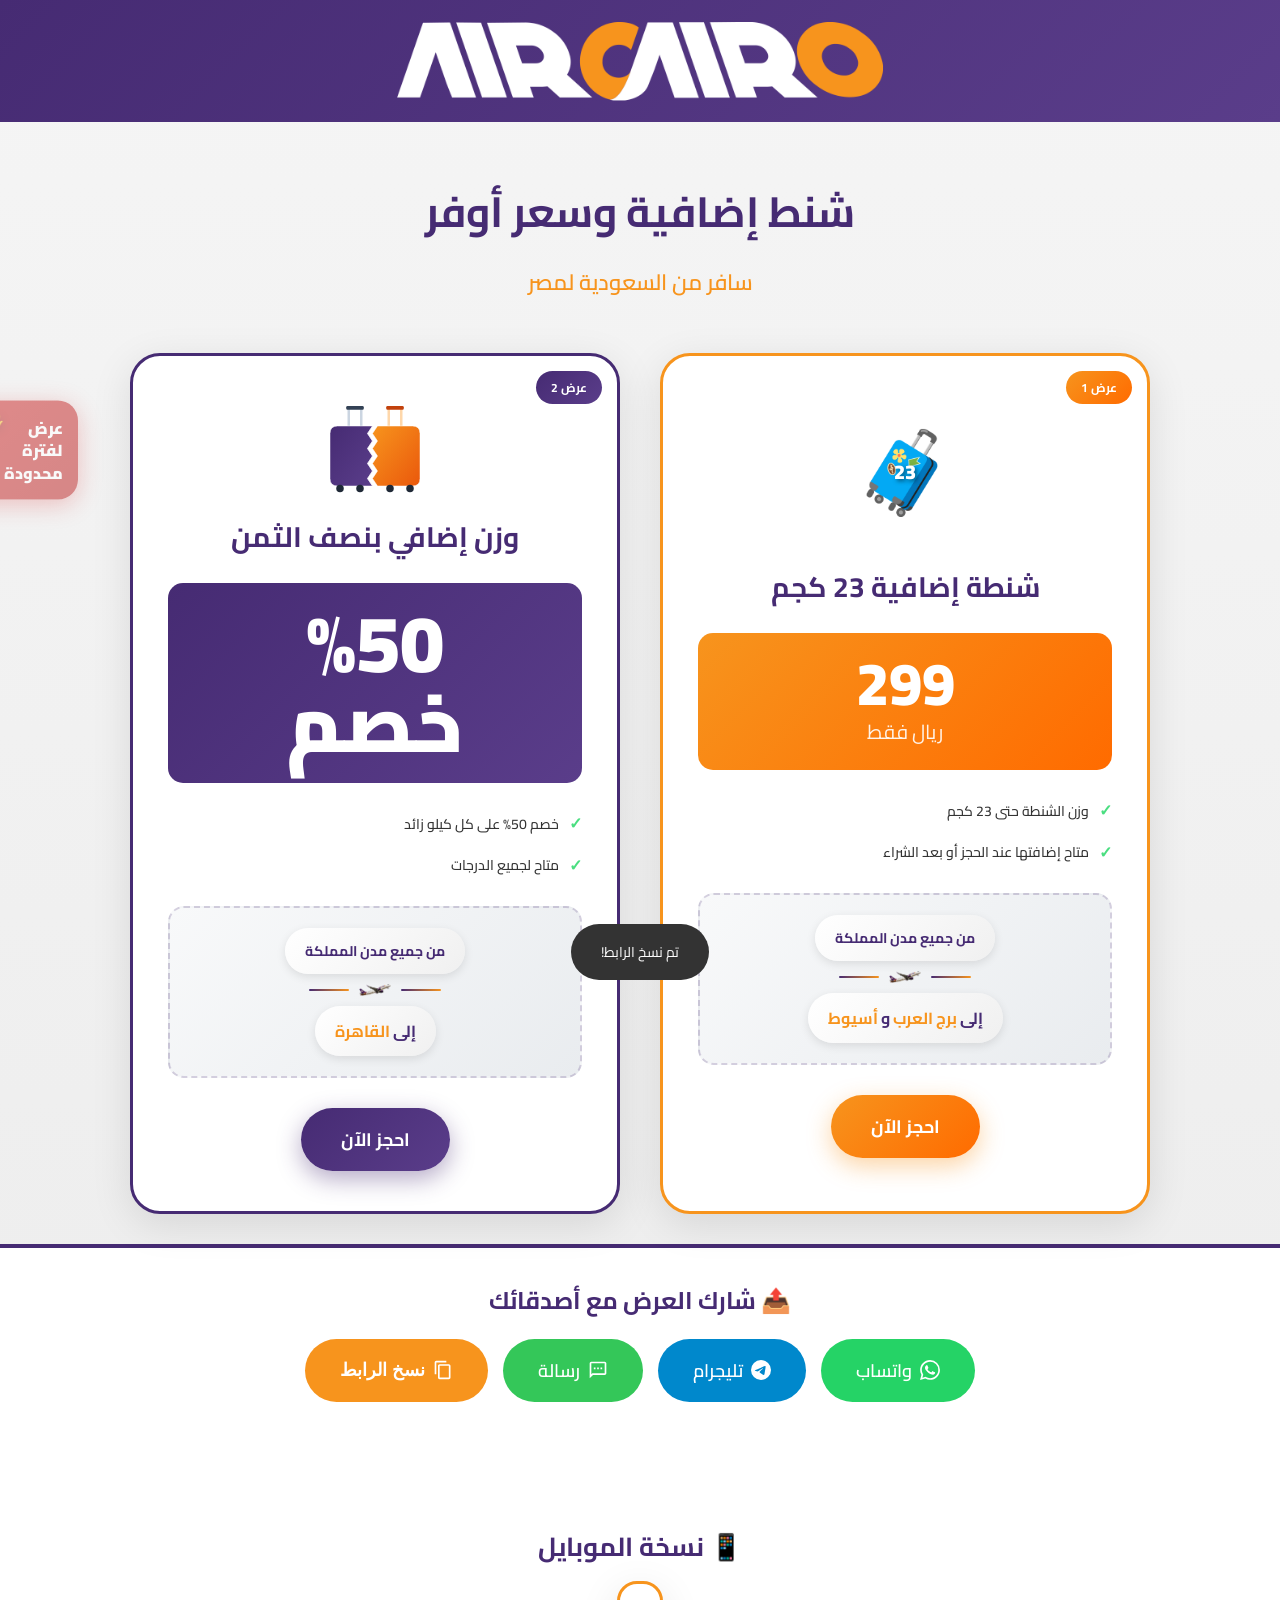
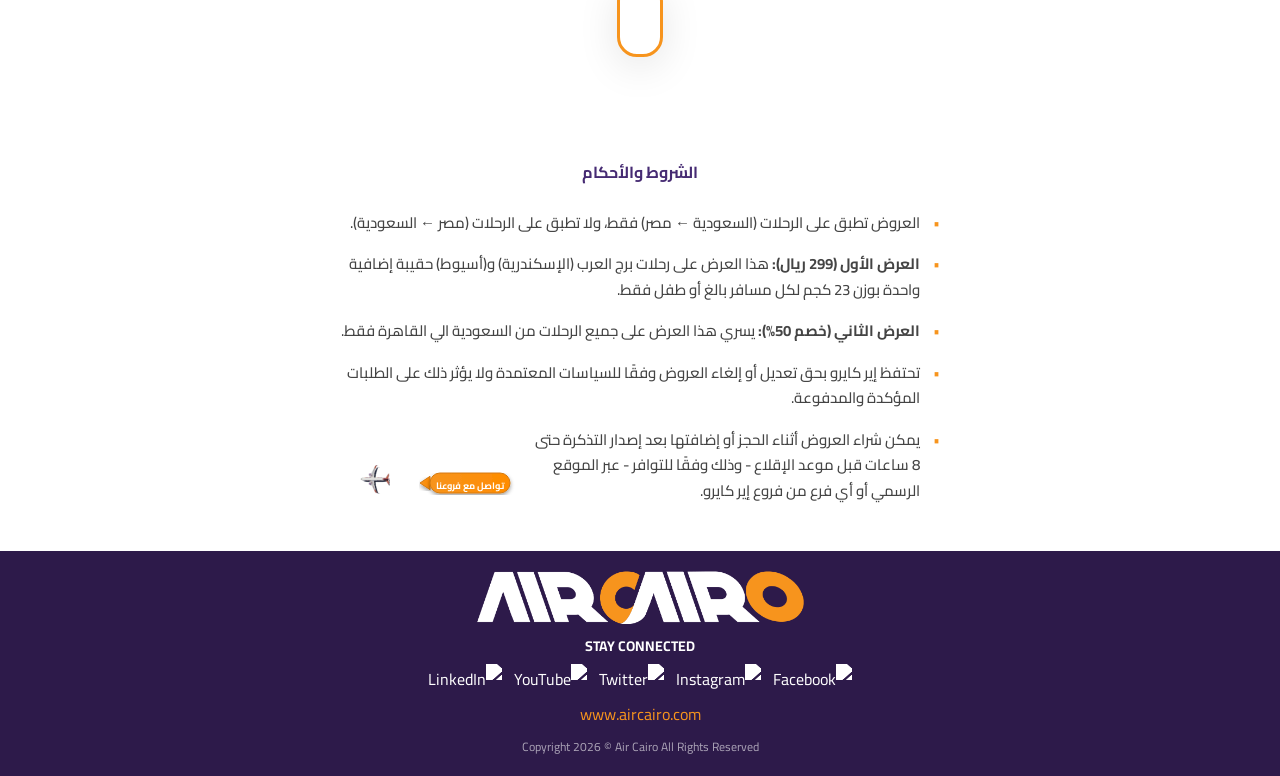
==== extra-bag-offer/index.html @ 56b174b0 "fix: Swap waving hands direction so they face each other - Use flex-direction: row-reverse for prope" ====
<!DOCTYPE html>
<html lang="ar" dir="rtl">
<head>
    <meta charset="UTF-8">
    <meta name="viewport" content="width=device-width, initial-scale=1.0, maximum-scale=1.0, user-scalable=no">
    <meta name="apple-mobile-web-app-capable" content="yes">
    <meta name="apple-mobile-web-app-status-bar-style" content="black-translucent">
    <meta name="theme-color" content="#462B73">

    <title>اير كايرو - عروض الشنط الإضافية</title><!-- v2 -->
    <meta name="description" content="عروض حصرية من Air Cairo - شنطة إضافية 23 كجم بـ 299 ريال فقط + خصم 50% على الوزن الزائد">

    <!-- Open Graph / Facebook -->
    <meta property="og:type" content="website">
    <meta property="og:url" content="https://gharieb-ai.github.io/AirCairo-Offers/extra-bag-offer/">
    <meta property="og:title" content="Air Cairo - شنطة إضافية 299 ريال فقط!">
    <meta property="og:description" content="عروض حصرية: شنطة 23 كجم بـ 299 ريال + خصم 50% على الوزن الزائد. سافر من السعودية لمصر">
    <meta property="og:image" content="https://gharieb-ai.github.io/AirCairo-Offers/extra-bag-offer/offer-banner.jpg">

    <!-- Twitter -->
    <meta name="twitter:card" content="summary_large_image">
    <meta name="twitter:title" content="Air Cairo - شنطة إضافية 299 ريال فقط!">
    <meta name="twitter:description" content="عروض حصرية: شنطة 23 كجم بـ 299 ريال + خصم 50% على الوزن الزائد">
    <meta name="twitter:image" content="https://gharieb-ai.github.io/AirCairo-Offers/extra-bag-offer/offer-banner.jpg">

    <!-- PWA Manifest -->
    <link rel="manifest" href="manifest.json">
    <link rel="apple-touch-icon" href="icon-192.png">

    <link href="https://fonts.googleapis.com/css2?family=Cairo:wght@400;600;700;900&display=swap" rel="stylesheet">

    <!-- QR Code Library -->
    <script src="https://cdn.jsdelivr.net/npm/qrcodejs@1.0.0/qrcode.min.js"></script>

    <style>
        * { margin: 0; padding: 0; box-sizing: border-box; }

        /* Limited Time Badge - Horizontal Layout */
        .limited-badge {
            position: fixed;
            left: -210px;
            top: 50%;
            transform: translateY(-50%);
            z-index: 1000;
            display: flex;
            flex-direction: row;
            align-items: center;
            gap: 10px;
            background: linear-gradient(135deg, #dc2626 0%, #b91c1c 100%);
            padding: 10px 15px;
            border-radius: 0 20px 20px 0;
            box-shadow: 0 5px 25px rgba(220, 38, 38, 0.5);
            cursor: pointer;
            transition: left 0.4s ease, opacity 0.4s ease;
            opacity: 0.5;
        }
        .limited-badge:hover {
            left: 0;
            opacity: 1;
        }

        /* Digital Clock Display */
        .digital-clock {
            display: flex;
            align-items: flex-end;
            direction: ltr;
            background: #1a1a1a;
            padding: 8px 10px;
            padding-bottom: 18px;
            border-radius: 10px;
            border: 2px solid #333;
            box-shadow: inset 0 2px 10px rgba(0,0,0,0.5);
            position: relative;
        }
        .clock-value {
            font-family: 'Courier New', 'Monaco', monospace;
            font-size: 26px;
            font-weight: 900;
            color: #22c55e;
            text-shadow: 0 0 10px #22c55e, 0 0 20px #22c55e;
            letter-spacing: 2px;
        }
        .clock-separator {
            font-family: 'Courier New', monospace;
            font-size: 26px;
            font-weight: 900;
            color: #22c55e;
            text-shadow: 0 0 10px #22c55e;
            margin: 0 3px;
            margin-bottom: 12px;
        }
        @keyframes blink {
            0%, 50% { opacity: 1; }
            51%, 100% { opacity: 0; }
        }
        .clock-label {
            font-size: 8px;
            color: #888;
            margin-top: 2px;
            text-align: center;
        }
        .clock-block {
            display: flex;
            flex-direction: column;
            align-items: center;
        }
        .clock-timezone {
            position: absolute;
            bottom: 3px;
            left: 42%;
            transform: translateX(-50%);
            font-size: 9px;
            color: #22c55e;
            text-shadow: 0 0 5px #22c55e, 0 0 10px #22c55e;
            font-weight: 900;
            letter-spacing: 1px;
        }
        .clock-baggage-btn {
            display: flex;
            align-items: center;
            justify-content: center;
            margin-left: 6px;
            font-size: 26px;
            text-decoration: none;
            animation: suitcaseBounce 2s ease-in-out infinite;
            transition: transform 0.2s ease;
        }
        .clock-baggage-btn:hover {
            transform: scale(1.2);
        }

        /* Badge Text */
        .limited-badge .badge-text {
            color: #fff;
            font-weight: 900;
            font-size: 16px;
            line-height: 1.4;
            text-align: right;
            white-space: nowrap;
        }
        .limited-badge .badge-text span {
            display: block;
        }

        @media (max-width: 767px) {
            .limited-badge {
                left: -155px;
                padding: 8px 12px;
                gap: 8px;
            }
            .limited-badge:hover {
                left: 0;
            }
            .clock-value {
                font-size: 18px;
            }
            .clock-separator {
                font-size: 18px;
                margin-bottom: 8px;
            }
            .digital-clock {
                padding: 6px 8px;
                padding-bottom: 14px;
            }
            .limited-badge .badge-text {
                font-size: 11px;
            }
            .clock-label {
                font-size: 6px;
            }
            .clock-timezone {
                font-size: 6px;
                bottom: 2px;
            }
            .clock-baggage-btn {
                font-size: 22px;
                margin-left: 4px;
            }
        }
        @media (max-width: 380px) {
            .limited-badge {
                left: -100px;
                padding: 6px 10px;
                gap: 6px;
            }
            .clock-value {
                font-size: 14px;
            }
            .clock-separator {
                font-size: 14px;
                margin-bottom: 6px;
            }
            .digital-clock {
                padding: 5px 6px;
                padding-bottom: 12px;
            }
            .limited-badge .badge-text {
                font-size: 10px;
            }
            .clock-timezone {
                font-size: 5px;
                bottom: 2px;
            }
            .clock-baggage-btn {
                font-size: 18px;
            }
        }

        body {
            font-family: 'Cairo', 'Segoe UI', sans-serif;
            background: linear-gradient(180deg, #f5f5f5 0%, #e8e8e8 100%);
            color: #333;
            min-height: 100vh;
        }

        /* Header */
        .header {
            background: linear-gradient(135deg, #462B73 0%, #5a3d8a 100%);
            height: auto;
            padding: 14px 20px;
            display: flex;
            align-items: center;
            justify-content: center;
        }
        .logo {
            display: flex;
            align-items: center;
            justify-content: center;
        }
        .logo img {
            height: clamp(46px, 7.7vw, 86px);
            width: auto;
            display: block;
            object-fit: contain;
        }

        /* Main Title */
        .main-title {
            text-align: center;
            padding: 30px 20px 10px;
        }
        .main-title h1 {
            font-size: 32px;
            color: #462B73;
            margin-bottom: 10px;
        }
        .main-title p {
            font-size: 18px;
            color: #F7941D;
            font-weight: 600;
        }

        /* Offers Container */
        .offers-container {
            max-width: 900px;
            margin: 0 auto;
            padding: 20px;
            display: grid;
            grid-template-columns: repeat(auto-fit, minmax(300px, 1fr));
            gap: 25px;
        }

        /* Offer Card */
        .offer-card {
            background: #fff;
            border-radius: 25px;
            padding: 30px 25px;
            text-align: center;
            box-shadow: 0 10px 40px rgba(0,0,0,0.1);
            border: 3px solid transparent;
            transition: all 0.3s ease;
            position: relative;
            overflow: hidden;
        }
        .offer-card:hover {
            transform: translateY(-5px);
            box-shadow: 0 20px 50px rgba(0,0,0,0.15);
        }
        .offer-card.primary { border-color: #F7941D; }
        .offer-card.secondary { border-color: #462B73; }

        /* Offer Badge */
        .offer-badge {
            position: absolute;
            top: 15px;
            right: 15px;
            background: linear-gradient(135deg, #F7941D, #ff6b00);
            color: #fff;
            padding: 5px 15px;
            border-radius: 20px;
            font-size: 12px;
            font-weight: 700;
        }
        .offer-badge.purple {
            background: linear-gradient(135deg, #462B73, #5a3d8a);
        }

        /* Offer Icon */
        .offer-icon {
            font-size: 60px;
            margin-bottom: 15px;
            display: inline-block;
            animation: suitcaseBounce 2s ease-in-out infinite;
            will-change: transform;
            -webkit-transform: translateZ(0);
            transform: translateZ(0);
        }

        /* Animated Broken Suitcase */
        .broken-suitcase {
            width: 80px;
            height: 80px;
            margin: 0 auto 15px;
            animation: suitcaseBounce 2s ease-in-out infinite;
            will-change: transform;
            -webkit-transform: translateZ(0);
            transform: translateZ(0);
        }
        @keyframes suitcaseBounce {
            0%, 100% { transform: translateY(0) rotate(0deg) scale(1) translateZ(0); }
            15% { transform: translateY(-12px) rotate(-8deg) scale(1.05) translateZ(0); }
            30% { transform: translateY(0) rotate(0deg) scale(1) translateZ(0); }
            45% { transform: translateY(-8px) rotate(8deg) scale(1.03) translateZ(0); }
            60% { transform: translateY(0) rotate(0deg) scale(1) translateZ(0); }
            75% { transform: translateY(-5px) rotate(-3deg) scale(1.02) translateZ(0); }
            90% { transform: translateY(0) rotate(3deg) scale(1) translateZ(0); }
        }

        /* Clickable Price Box */
        .clickable-suitcase {
            position: relative;
            display: block;
            cursor: pointer;
        }
        .tap-hand {
            position: absolute;
            top: 10px;
            right: 10px;
            font-size: 20px;
            animation: tapAnimation 1.5s ease-in-out infinite;
            filter: drop-shadow(0 2px 4px rgba(0,0,0,0.3));
            z-index: 10;
        }
        @keyframes tapAnimation {
            0%, 100% { transform: translateY(0) scale(1); opacity: 1; }
            50% { transform: translateY(5px) scale(0.9); opacity: 0.7; }
        }
        /* Hand for clock suitcase */
        .clock-baggage-btn {
            position: relative;
        }
        .clock-tap-hand {
            position: absolute;
            top: -8px;
            right: -8px;
            font-size: 14px;
            animation: tapAnimation 1.5s ease-in-out infinite;
        }
        /* Waving hands for clock suitcase */
        .clock-waving-hands {
            position: absolute;
            top: -12px;
            right: -22px;
            font-size: 12px;
            filter: drop-shadow(0 2px 4px rgba(0,0,0,0.3));
            display: flex;
            flex-direction: row-reverse;
            gap: 2px;
        }
        .hand-left {
            display: inline-block;
            animation: waveLeft 1s ease-in-out infinite;
        }
        .hand-right {
            display: inline-block;
            transform: scaleX(-1);
            animation: waveRight 1s ease-in-out infinite;
        }
        @keyframes waveLeft {
            0%, 100% { transform: rotate(0deg); }
            50% { transform: rotate(-20deg); }
        }
        @keyframes waveRight {
            0%, 100% { transform: scaleX(-1) rotate(0deg); }
            50% { transform: scaleX(-1) rotate(20deg); }
        }

        /* Contact Airplane Animation */
        .contact-plane {
            animation: planePulse 1.5s ease-in-out infinite;
            cursor: pointer;
        }
        .contact-plane.takeoff {
            animation: planeFly 1.5s ease-in-out forwards !important;
        }
        @keyframes planePulse {
            0%, 100% { transform: scale(1); }
            50% { transform: scale(1.15); }
        }
        @keyframes planeFly {
            0% { transform: translate(0, 0) scale(1); opacity: 1; }
            30% { transform: translate(-50px, 0) scale(1.2); opacity: 1; }
            100% { transform: translate(-150px, -100px) scale(2.5); opacity: 0; }
        }

        /* Contact Arrow (SVG) */
        .contact-arrow {
            display: inline-block;
            vertical-align: middle;
            height: 40px;
            width: 120px;
            margin-left: 5px;
            margin-right: 5px;
            animation: arrowFloat 2.5s ease-in-out infinite, arrowPulse 2s ease-in-out infinite;
            cursor: default;
            transition: transform 0.3s ease;
        }
        .contact-arrow:hover {
            transform: translateX(5px) scale(1.05);
        }
        @keyframes arrowFloat {
            0%, 100% { transform: translateY(0) translateX(0); }
            50% { transform: translateY(-5px) translateX(3px); }
        }
        @keyframes arrowPulse {
            0%, 100% { opacity: 1; }
            50% { opacity: 0.85; }
        }

        /* Responsive adjustments for contact arrow */
        @media (max-width: 767px) {
            .contact-arrow {
                height: 35px;
                width: 100px;
                margin-left: 4px;
                margin-right: 4px;
            }
        }
        @media (max-width: 380px) {
            .contact-arrow {
                height: 30px;
                width: 85px;
                margin-left: 3px;
                margin-right: 3px;
            }
        }

        /* Offer Title */
        .offer-title {
            font-size: 22px;
            font-weight: 700;
            color: #462B73;
            margin-bottom: 10px;
        }
        .offer-subtitle {
            font-size: 14px;
            color: #888;
            margin-bottom: 20px;
        }

        /* Price Box */
        .price-box {
            background: linear-gradient(135deg, #462B73, #5a3d8a);
            border-radius: 15px;
            padding: 20px;
            margin: 20px 0;
        }
        .price-box.orange {
            background: linear-gradient(135deg, #F7941D, #ff6b00);
        }
        .price-value {
            font-size: 48px;
            font-weight: 900;
            color: #fff;
            line-height: 1;
        }
        .price-currency {
            font-size: 20px;
            color: rgba(255,255,255,0.9);
        }
        .price-note {
            color: rgba(255,255,255,0.8);
            font-size: 13px;
            margin-top: 5px;
        }

        /* Discount Badge */
        .discount-value {
            font-size: 64px;
            font-weight: 900;
            color: #fff;
            line-height: 1;
        }
        .discount-percent {
            font-size: 28px;
            color: #fff;
        }

        /* Features List */
        .features-list {
            list-style: none;
            text-align: right;
            margin: 20px 0;
        }
        .features-list li {
            padding: 8px 0;
            color: #333;
            font-size: 14px;
            font-weight: 500;
            line-height: 1.6;
            display: flex;
            align-items: center;
            gap: 10px;
        }
        .features-list li::before {
            content: '\2713';
            color: #4ade80;
            font-weight: bold;
            font-size: 16px;
        }

        /* CTA Button */
        .cta-btn {
            display: inline-block;
            background: linear-gradient(135deg, #F7941D 0%, #ff6b00 100%);
            color: #fff;
            padding: 15px 40px;
            border-radius: 50px;
            font-size: 18px;
            font-weight: 700;
            text-decoration: none;
            margin-top: 15px;
            box-shadow: 0 8px 25px rgba(247, 148, 29, 0.4);
            transition: all 0.3s ease;
            border: none;
            cursor: pointer;
        }
        .cta-btn:hover {
            transform: translateY(-2px);
            box-shadow: 0 12px 35px rgba(247, 148, 29, 0.5);
        }
        .cta-btn.purple {
            background: linear-gradient(135deg, #462B73 0%, #5a3d8a 100%);
            box-shadow: 0 8px 25px rgba(70, 43, 115, 0.4);
        }
        .cta-btn.purple:hover {
            box-shadow: 0 12px 35px rgba(70, 43, 115, 0.5);
        }

        /* Offer Routes inside card */
        .offer-routes {
            background: linear-gradient(135deg, #f8f9fa 0%, #e9ecef 100%);
            border-radius: 16px;
            padding: 20px;
            margin: 15px 0;
            text-align: center;
            border: 2px dashed rgba(70, 43, 115, 0.2);
        }
        .route-from {
            font-size: 14px;
            font-weight: 700;
            color: #462B73;
            background: linear-gradient(135deg, #fff 0%, #f0f0f0 100%);
            padding: 10px 20px;
            border-radius: 25px;
            display: inline-block;
            box-shadow: 0 3px 10px rgba(0,0,0,0.1);
        }
        .route-arrow {
            display: flex;
            align-items: center;
            justify-content: center;
            gap: 10px;
            margin: 10px 0;
        }
        .route-arrow .line {
            height: 2px;
            width: 40px;
            background: linear-gradient(90deg, #462B73, #F7941D);
            border-radius: 2px;
        }
        .route-arrow .plane {
            width: 32px;
            height: auto;
            animation: flyPlane 2s ease-in-out infinite;
            will-change: transform;
            -webkit-transform: translateZ(0);
            transform: translateZ(0);
        }
        @keyframes flyPlane {
            0%, 100% { transform: translateX(0) translateZ(0); }
            50% { transform: translateX(-8px) translateZ(0); }
        }
        .route-to {
            font-size: 16px;
            font-weight: 700;
            color: #462B73;
            background: linear-gradient(135deg, #fff 0%, #f0f0f0 100%);
            padding: 10px 20px;
            border-radius: 25px;
            display: inline-block;
            box-shadow: 0 3px 10px rgba(0,0,0,0.1);
        }
        .route-to .destination {
            color: #F7941D;
        }

        /* Share Section */
        .share-section {
            background: #ffffff;
            padding: 22px 16px;
            text-align: center;
            border-top: 4px solid #462B73;
        }
        .share-title {
            color: #462B73;
            font-size: 20px;
            margin-bottom: 16px;
        }
        .share-buttons {
            display: flex;
            justify-content: center;
            gap: 15px;
            flex-wrap: wrap;
            margin-bottom: 30px;
        }
        .share-btn {
            display: inline-flex;
            align-items: center;
            gap: 8px;
            padding: 12px 25px;
            border-radius: 50px;
            font-size: 16px;
            font-weight: 600;
            text-decoration: none;
            color: #fff;
            transition: all 0.3s ease;
            border: none;
            cursor: pointer;
        }
        .share-btn:hover {
            transform: translateY(-2px);
        }
        .share-btn.whatsapp {
            background: #25D366;
        }
        .share-btn.sms {
            background: #34C759;
        }
        .share-btn.facebook {
            background: #1877F2;
        }
        .share-btn.copy {
            background: #F7941D;
        }
        .share-btn.telegram {
            background: #0088cc;
        }

        /* QR Code Section */
        .qr-section {
            background: #fff;
            padding: 40px 20px;
            text-align: center;
        }
        .qr-title {
            color: #462B73;
            font-size: 20px;
            margin-bottom: 10px;
        }
        .qr-subtitle {
            color: #888;
            font-size: 14px;
            margin-bottom: 20px;
        }
        .qr-container {
            display: inline-block;
            background: #fff;
            padding: 20px;
            border-radius: 20px;
            box-shadow: 0 10px 40px rgba(0,0,0,0.1);
            border: 3px solid #F7941D;
        }
        #qrcode {
            display: inline-block;
        }
        #qrcode img {
            border-radius: 10px;
        }

        /* Install PWA Button */
        .install-section {
            background: #f8f8f8;
            padding: 25px 20px;
            text-align: center;
            display: none;
        }
        .install-section.show {
            display: block;
        }
        .install-btn {
            display: inline-flex;
            align-items: center;
            gap: 10px;
            background: linear-gradient(135deg, #462B73, #5a3d8a);
            color: #fff;
            padding: 15px 30px;
            border-radius: 50px;
            font-size: 16px;
            font-weight: 600;
            border: none;
            cursor: pointer;
            box-shadow: 0 8px 25px rgba(70, 43, 115, 0.3);
        }

        /* Terms */
        .terms-section {
            background: #fff;
            padding: 25px 20px;
            text-align: center;
        }
        .terms-title {
            color: #462B73;
            font-size: 16px;
            font-weight: 700;
            margin-bottom: 15px;
        }
        .terms-list {
            max-width: 600px;
            margin: 0 auto;
            text-align: right;
            color: #444;
            font-size: 13px;
            font-weight: 500;
            line-height: 1.7;
        }
        .terms-list li {
            padding: 8px 0;
            list-style: none;
            padding-right: 20px;
            position: relative;
        }
        .terms-list li::before {
            content: '\2022';
            position: absolute;
            right: 0;
            color: #F7941D;
        }

        /* Footer */
        .footer {
            background: #2d1a4a;
            color: #fff;
            padding: 10px 15px 8px;
            text-align: center;
        }
        .footer-logo {
            display: flex;
            justify-content: center;
            align-items: center;
            margin-bottom: 8px;
        }
        .footer-logo img {
            height: 40px;
            width: auto;
            display: block;
        }
        .footer a {
            color: #F7941D;
            text-decoration: none;
        }
        .footer p {
            font-size: 12px;
            color: rgba(255,255,255,0.6);
            margin-top: 6px;
        }

        /* Toast Notification */
        .toast {
            position: fixed;
            bottom: 20px;
            left: 50%;
            transform: translateX(-50%) translateY(100px);
            background: #333;
            color: #fff;
            padding: 15px 30px;
            border-radius: 50px;
            font-size: 14px;
            z-index: 1000;
            transition: transform 0.3s ease;
        }
        .toast.show {
            transform: translateX(-50%) translateY(0);
        }

        /* Desktop - Large screens */
        @media (min-width: 1200px) {
            .header { padding: 18px 30px; }
            .main-title { padding: 50px 40px 20px; }
            .main-title h1 { font-size: 42px; }
            .main-title p { font-size: 22px; }
            .offers-container {
                max-width: 1100px;
                padding: 30px 40px;
                gap: 40px;
            }
            .offer-card { padding: 40px 35px; border-radius: 30px; }
            .offer-icon { font-size: 80px; }
            .broken-suitcase { width: 100px; height: 100px; }
            .offer-title { font-size: 28px; }
            .price-value { font-size: 60px; }
            .discount-value { font-size: 80px; }
            .share-section { padding: 30px 40px; }
            .share-title { font-size: 24px; }
            .share-btn { padding: 15px 35px; font-size: 18px; }
            .qr-section { padding: 60px 40px; }
            .qr-title { font-size: 26px; }
            #qrcode { transform: scale(1.2); }
            .terms-section { padding: 40px; }
            .terms-list { font-size: 15px; }
            .footer { padding: 18px 20px; }
            .footer-logo img { height: 56px; }
        }

        /* Tablet - Medium screens */
        @media (min-width: 768px) and (max-width: 1199px) {
            .offers-container {
                max-width: 900px;
                grid-template-columns: repeat(2, 1fr);
            }
            .main-title h1 { font-size: 36px; }
            .offer-card { padding: 30px; }
        }

        /* Mobile - Small screens */
        @media (max-width: 767px) {
            .header { padding: 12px 15px; }
            .main-title { padding: 25px 15px 10px; }
            .main-title h1 { font-size: 24px; }
            .main-title p { font-size: 16px; }
            .offers-container {
                padding: 15px;
                grid-template-columns: 1fr;
                gap: 20px;
            }
            .offer-card { padding: 25px 20px; border-radius: 20px; }
            .offer-badge { top: 10px; right: 10px; padding: 4px 12px; font-size: 11px; }
            .offer-icon { font-size: 50px; }
            .broken-suitcase { width: 70px; height: 70px; }
            .offer-title { font-size: 20px; }
            .offer-subtitle { font-size: 13px; }
            .price-box { padding: 15px; margin: 15px 0; }
            .price-value { font-size: 38px; }
            .price-currency { font-size: 18px; }
            .discount-value { font-size: 50px; }
            .discount-percent { font-size: 24px; }
            .features-list li { font-size: 13px; padding: 6px 0; }
            .offer-routes { padding: 12px; }
            .offer-routes-title { font-size: 13px; }
            .offer-routes-grid span { padding: 4px 10px; font-size: 10px; }
            .cta-btn { padding: 12px 30px; font-size: 16px; }
            .share-section { padding: 18px 15px; }
            .share-title { font-size: 18px; margin-bottom: 12px; }
            .share-buttons { gap: 8px; }
            .share-btn { padding: 10px 18px; font-size: 14px; gap: 6px; }
            .share-btn svg { width: 18px; height: 18px; }
            .qr-section { padding: 30px 15px; }
            .qr-title { font-size: 18px; }
            .qr-subtitle { font-size: 13px; }
            .qr-container { padding: 15px; }
            #qrcode { transform: scale(0.9); }
            .install-section { padding: 20px 15px; }
            .install-btn { padding: 12px 25px; font-size: 14px; }
            .terms-section { padding: 20px 15px; }
            .terms-title { font-size: 15px; }
            .terms-list { font-size: 12px; }
            .footer { padding: 20px 15px; }
            .footer-logo { font-size: 22px; }
            .toast { font-size: 13px; padding: 12px 25px; }
            .qr-section { display: none; }
        }

        /* Extra small screens */
        @media (max-width: 380px) {
            .header { padding: 10px 12px; }
            .main-title h1 { font-size: 20px; }
            .price-value { font-size: 32px; }
            .discount-value { font-size: 42px; }
            .share-btn { padding: 8px 14px; font-size: 12px; }
            .offer-routes-grid span { font-size: 9px; padding: 3px 8px; }
            .broken-suitcase { width: 60px; height: 60px; }
        }
    </style>
</head>
<body>

    <!-- Limited Time Badge - Horizontal -->
    <div class="limited-badge">
        <!-- Badge Text (RIGHT - visible) -->
        <div class="badge-text">
            <span>عرض</span>
            <span>لفترة</span>
            <span>محدودة</span>
        </div>
        <!-- Digital Clock Countdown (LEFT - hidden) -->
        <div class="digital-clock">
            <div class="clock-block">
                <div class="clock-value" id="countdownHours">1184</div>
                <div class="clock-label">ساعة</div>
            </div>
            <div class="clock-separator">:</div>
            <div class="clock-block">
                <div class="clock-value" id="countdownMinutes">09</div>
                <div class="clock-label">دقيقة</div>
            </div>
            <div class="clock-timezone">REMAINING</div>
            <div class="clock-baggage-btn">🧳<span class="clock-waving-hands"><span class="hand-left">🖐️</span><span class="hand-right">🖐️</span></span></div>
        </div>
    </div>

    <!-- Header -->
    <div class="header">
        <div class="logo">
            <img src="logo.png" alt="Air Cairo">
        </div>
    </div>


    <!-- Main Title -->
    <div class="main-title">
        <h1>شنط إضافية وسعر أوفر</h1>
        <p>سافر من السعودية لمصر</p>
    </div>

    <!-- Offers -->
    <div class="offers-container">

        <!-- Offer 1: Extra Bag 299 SAR - Cairo Routes -->
        <div class="offer-card primary">
            <div class="offer-badge">عرض 1</div>
            <div class="offer-icon" style="position: relative; display: inline-block; cursor: pointer;" onclick="openApp()">
                🧳
                <span style="position: absolute; top: 50%; left: 50%; transform: translate(-50%, -50%); font-size: 20px; font-weight: 900; color: #fff; text-shadow: 2px 2px 4px rgba(0,0,0,0.5);">23</span>
            </div>
            <h2 class="offer-title">شنطة إضافية 23 كجم</h2>

            <div class="price-box orange">
                <div class="price-value">299</div>
                <div class="price-currency">ريال فقط</div>
            </div>

            <ul class="features-list">
                <li>وزن الشنطة حتى 23 كجم</li>
                <li>متاح إضافتها عند الحجز أو بعد الشراء</li>
            </ul>

            <div class="offer-routes">
                <div class="route-from">من جميع مدن المملكة</div>
                <div class="route-arrow">
                    <div class="line"></div>
                    <img src="aircairo_aircraft.png" alt="aircraft" class="plane">
                    <div class="line"></div>
                </div>
                <div class="route-to">إلى <span class="destination">برج العرب</span> و <span class="destination">أسيوط</span></div>
            </div>

            <a href="https://aircairo.com/ar-sa/homepage" target="_blank" class="cta-btn">احجز الآن</a>
        </div>

        <!-- Offer 2: 50% Discount - Borg El Arab & Assiut Routes -->
        <div class="offer-card secondary">
            <div class="offer-badge purple">عرض 2</div>
            <div class="broken-suitcase" style="cursor: pointer;" onclick="openApp()">
                <svg viewBox="0 0 400 400" class="w-full h-full drop-shadow-lg">
                    <defs>
                        <linearGradient id="blueGrad" x1="0%" y1="0%" x2="100%" y2="100%">
                            <stop offset="0%" style="stop-color:#462B73;stop-opacity:1" />
                            <stop offset="100%" style="stop-color:#5a3d8a;stop-opacity:1" />
                        </linearGradient>
                        <linearGradient id="orangeGrad" x1="0%" y1="0%" x2="100%" y2="100%">
                            <stop offset="0%" style="stop-color:#F7941D;stop-opacity:1" />
                            <stop offset="100%" style="stop-color:#ea580c;stop-opacity:1" />
                        </linearGradient>
                    </defs>
                    <!-- Left Handle -->
                    <g transform="translate(0, 10)">
                        <rect x="90" y="40" width="10" height="80" fill="#cbd5e1" />
                        <rect x="140" y="40" width="10" height="80" fill="#cbd5e1" />
                        <rect x="85" y="30" width="70" height="15" rx="5" fill="#334155" />
                    </g>
                    <!-- Right Handle -->
                    <g transform="translate(0, 10)">
                        <rect x="250" y="40" width="10" height="80" fill="#fed7aa" />
                        <rect x="300" y="40" width="10" height="80" fill="#fed7aa" />
                        <rect x="245" y="30" width="70" height="15" rx="5" fill="#c2410c" />
                    </g>
                    <!-- Left Suitcase Half (Purple) -->
                    <path d="M 50 120 H 190 L 170 150 L 190 180 L 170 210 L 190 240 L 170 270 L 190 300 L 170 330 L 190 360 H 50 Q 20 360 20 330 V 150 Q 20 120 50 120 Z" fill="url(#blueGrad)" stroke="white" stroke-width="2" />
                    <!-- Right Suitcase Half (Orange) -->
                    <path d="M 350 120 H 210 L 190 150 L 210 180 L 190 210 L 210 240 L 190 270 L 210 300 L 190 330 L 210 360 H 350 Q 380 360 380 330 V 150 Q 380 120 350 120 Z" fill="url(#orangeGrad)" stroke="white" stroke-width="2" />
                    <!-- Crack Highlight -->
                    <path d="M 190 120 L 170 150 L 190 180 L 170 210 L 190 240 L 170 270 L 190 300 L 170 330 L 190 360" fill="none" stroke="rgba(255,255,255,0.4)" stroke-width="4" stroke-linecap="round" />
                    <!-- Wheels -->
                    <circle cx="60" cy="370" r="15" fill="#1f2937" />
                    <circle cx="140" cy="370" r="15" fill="#1f2937" />
                    <circle cx="260" cy="370" r="15" fill="#1f2937" />
                    <circle cx="340" cy="370" r="15" fill="#1f2937" />
                </svg>
            </div>
            <h2 class="offer-title">وزن إضافي بنصف الثمن</h2>

            <div class="price-box">
                <div class="discount-value">%50</div>
                <div class="discount-value">خصم</div>
            </div>

            <ul class="features-list">
                <li>خصم 50% على كل كيلو زائد</li>
                <li>متاح لجميع الدرجات</li>
            </ul>

            <div class="offer-routes">
                <div class="route-from">من جميع مدن المملكة</div>
                <div class="route-arrow">
                    <div class="line"></div>
                    <img src="aircairo_aircraft.png" alt="aircraft" class="plane">
                    <div class="line"></div>
                </div>
                <div class="route-to">إلى <span class="destination">القاهرة</span></div>
            </div>

            <a href="https://aircairo.com/en-sa/homepage" target="_blank" class="cta-btn purple">احجز الآن</a>
        </div>

    </div>

    <!-- Share Section -->
    <div class="share-section">
        <h3 class="share-title">📤 شارك العرض مع أصدقائك</h3>
        <div class="share-buttons">
            <a href="#" class="share-btn whatsapp" onclick="shareWhatsApp()">
                <svg width="20" height="20" fill="currentColor" viewBox="0 0 24 24"><path d="M17.472 14.382c-.297-.149-1.758-.867-2.03-.967-.273-.099-.471-.148-.67.15-.197.297-.767.966-.94 1.164-.173.199-.347.223-.644.075-.297-.15-1.255-.463-2.39-1.475-.883-.788-1.48-1.761-1.653-2.059-.173-.297-.018-.458.13-.606.134-.133.298-.347.446-.52.149-.174.198-.298.298-.497.099-.198.05-.371-.025-.52-.075-.149-.669-1.612-.916-2.207-.242-.579-.487-.5-.669-.51-.173-.008-.371-.01-.57-.01-.198 0-.52.074-.792.372-.272.297-1.04 1.016-1.04 2.479 0 1.462 1.065 2.875 1.213 3.074.149.198 2.096 3.2 5.077 4.487.709.306 1.262.489 1.694.625.712.227 1.36.195 1.871.118.571-.085 1.758-.719 2.006-1.413.248-.694.248-1.289.173-1.413-.074-.124-.272-.198-.57-.347m-5.421 7.403h-.004a9.87 9.87 0 01-5.031-1.378l-.361-.214-3.741.982.998-3.648-.235-.374a9.86 9.86 0 01-1.51-5.26c.001-5.45 4.436-9.884 9.888-9.884 2.64 0 5.122 1.03 6.988 2.898a9.825 9.825 0 012.893 6.994c-.003 5.45-4.437 9.884-9.885 9.884m8.413-18.297A11.815 11.815 0 0012.05 0C5.495 0 .16 5.335.157 11.892c0 2.096.547 4.142 1.588 5.945L.057 24l6.305-1.654a11.882 11.882 0 005.683 1.448h.005c6.554 0 11.89-5.335 11.893-11.893a11.821 11.821 0 00-3.48-8.413z"/></svg>
                واتساب
            </a>
            <a href="#" class="share-btn telegram" onclick="shareTelegram()">
                <svg width="20" height="20" fill="currentColor" viewBox="0 0 24 24"><path d="M11.944 0A12 12 0 0 0 0 12a12 12 0 0 0 12 12 12 12 0 0 0 12-12A12 12 0 0 0 12 0a12 12 0 0 0-.056 0zm4.962 7.224c.1-.002.321.023.465.14a.506.506 0 0 1 .171.325c.016.093.036.306.02.472-.18 1.898-.962 6.502-1.36 8.627-.168.9-.499 1.201-.82 1.23-.696.065-1.225-.46-1.9-.902-1.056-.693-1.653-1.124-2.678-1.8-1.185-.78-.417-1.21.258-1.91.177-.184 3.247-2.977 3.307-3.23.007-.032.014-.15-.056-.212s-.174-.041-.249-.024c-.106.024-1.793 1.14-5.061 3.345-.48.33-.913.49-1.302.48-.428-.008-1.252-.241-1.865-.44-.752-.245-1.349-.374-1.297-.789.027-.216.325-.437.893-.663 3.498-1.524 5.83-2.529 6.998-3.014 3.332-1.386 4.025-1.627 4.476-1.635z"/></svg>
                تليجرام
            </a>
            <a href="#" class="share-btn sms" onclick="shareSMS()">
                <svg width="20" height="20" fill="currentColor" viewBox="0 0 24 24"><path d="M20 2H4c-1.1 0-2 .9-2 2v18l4-4h14c1.1 0 2-.9 2-2V4c0-1.1-.9-2-2-2zm0 14H5.17L4 17.17V4h16v12zM7 9h2v2H7zm4 0h2v2h-2zm4 0h2v2h-2z"/></svg>
                رسالة
            </a>
            <button class="share-btn copy" onclick="copyLink()">
                <svg width="20" height="20" fill="currentColor" viewBox="0 0 24 24"><path d="M16 1H4c-1.1 0-2 .9-2 2v14h2V3h12V1zm3 4H8c-1.1 0-2 .9-2 2v14c0 1.1.9 2 2 2h11c1.1 0 2-.9 2-2V7c0-1.1-.9-2-2-2zm0 16H8V7h11v14z"/></svg>
                نسخ الرابط
            </button>
        </div>
    </div>

    <!-- QR Code Section -->
    <div class="qr-section">
        <h3 class="qr-title">📱 نسخة الموبايل</h3>
                <div class="qr-container">
            <div id="qrcode"></div>
        </div>
    </div>

    <!-- Install PWA Section -->
    <div class="install-section" id="installSection">
        <button class="install-btn" id="installBtn" onclick="installPWA()">
            <svg width="24" height="24" fill="currentColor" viewBox="0 0 24 24"><path d="M19 9h-4V3H9v6H5l7 7 7-7zM5 18v2h14v-2H5z"/></svg>
            أضف للشاشة الرئيسية
        </button>
    </div>

    <!-- Terms Section -->
    <div class="terms-section">
        <h3 class="terms-title">الشروط والأحكام</h3>
        <ul class="terms-list">
            <li>العروض تطبق على الرحلات (السعودية ← مصر) فقط، ولا تطبق على الرحلات (مصر ← السعودية).</li>
            <li><strong>العرض الأول (299 ريال):</strong> هذا العرض على رحلات برج العرب (الإسكندرية) و(أسيوط) حقيبة إضافية واحدة بوزن 23 كجم لكل مسافر بالغ أو طفل فقط.</li>
            <li><strong>العرض الثاني (خصم 50%):</strong> يسري هذا العرض على جميع الرحلات من السعودية الي القاهرة فقط.</li>
            <li>تحتفظ إير كايرو بحق تعديل أو إلغاء العروض وفقًا للسياسات المعتمدة ولا يؤثر ذلك على الطلبات المؤكدة والمدفوعة.</li>
            <li style="display: flex; flex-wrap: wrap; align-items: flex-start; direction: rtl;">
                <span style="flex: 1;">يمكن شراء العروض أثناء الحجز أو إضافتها بعد إصدار التذكرة حتى 8 ساعات قبل موعد الإقلاع - وذلك وفقًا للتوافر - عبر الموقع الرسمي أو أي فرع من فروع إير كايرو.</span>
                <span style="display: flex; align-items: center; gap: 5px; margin-left: 20px; align-self: flex-end;"><svg class="contact-arrow" viewBox="0 0 165 60" xmlns="http://www.w3.org/2000/svg" preserveAspectRatio="xMidYMid meet"><defs><linearGradient id="arrowGradient" x1="0%" y1="0%" x2="100%" y2="0%"><stop offset="0%" style="stop-color:#F7941D;stop-opacity:1" /><stop offset="100%" style="stop-color:#FF8C00;stop-opacity:1" /></linearGradient><filter id="arrowShadow"><feGaussianBlur in="SourceAlpha" stdDeviation="3"/><feOffset dx="0" dy="3" result="offsetblur"/><feComponentTransfer><feFuncA type="linear" slope="0.4"/></feComponentTransfer><feMerge><feMergeNode/><feMergeNode in="SourceGraphic"/></feMerge></filter></defs><polygon points="15,30 30,20 30,40" fill="url(#arrowGradient)" filter="url(#arrowShadow)" stroke="#D67A0F" stroke-width="1.5"/><rect x="30" y="15" width="120" height="30" rx="15" ry="15" fill="url(#arrowGradient)" filter="url(#arrowShadow)" stroke="#D67A0F" stroke-width="1.5"/><text x="90" y="35" font-family="Cairo, Arial, sans-serif" font-size="14" font-weight="700" fill="#fff" text-anchor="middle" dominant-baseline="middle">تواصل مع فروعنا</text></svg><a href="https://aircairo.com/en-sa/office-contacts" target="_blank" style="display: inline-block; vertical-align: middle;" onclick="planeTakeoff(event, this)"><img src="contact-btn.png" alt="تواصل معنا" class="contact-plane" style="height: 30px; width: auto; margin-right: 5px;"></a></span>
            </li>
        </ul>
    </div>

    <!-- Footer -->
    <div class="footer">
        <div class="footer-logo">
            <img src="logo_white.png" alt="Air Cairo">
        </div>

        <!-- Stay Connected -->
        <p style="color: #fff; font-size: 14px; margin: 5px 0 5px; text-transform: uppercase; font-weight: 700;">Stay Connected</p>
        <div class="social-links" style="display: flex; justify-content: center; gap: 12px; margin-bottom: 5px;">
            <a href="https://www.facebook.com/aircairo" target="_blank" rel="nofollow noopener">
                <img src="https://aircairo-e-motion-cdn.fra1.digitaloceanspaces.com/0_1-1-1_7a95de5b.png" alt="Facebook" style="width: 28px; height: 28px; filter: brightness(0) invert(1);">
            </a>
            <a href="https://instagram.com/aircairo.official" target="_blank" rel="nofollow noopener">
                <img src="https://aircairo-e-motion-cdn.fra1.digitaloceanspaces.com/0_3-1-1_11333fa1.png" alt="Instagram" style="width: 28px; height: 28px; filter: brightness(0) invert(1);">
            </a>
            <a href="https://twitter.com/Aircairo" target="_blank" rel="nofollow noopener">
                <img src="https://aircairo-e-motion-cdn.fra1.digitaloceanspaces.com/0_x_364af9c1.png" alt="Twitter" style="width: 28px; height: 28px; filter: brightness(0) invert(1);">
            </a>
            <a href="https://www.youtube.com/c/AirCairoAirline" target="_blank" rel="nofollow noopener">
                <img src="https://aircairo-e-motion-cdn.fra1.digitaloceanspaces.com/0_4-1-1_93516adb.png" alt="YouTube" style="width: 28px; height: 28px; filter: brightness(0) invert(1);">
            </a>
            <a href="https://www.linkedin.com/company/air-cairo/" target="_blank" rel="nofollow noopener">
                <img src="https://aircairo-e-motion-cdn.fra1.digitaloceanspaces.com/0_e-motion-air-cairo-social-icons-05-12-2022-hg-v01-02-02_0004cdbb.png" alt="LinkedIn" style="width: 28px; height: 28px; filter: brightness(0) invert(1);">
            </a>
        </div>

        <a href="https://www.aircairo.com">www.aircairo.com</a>
        <p>Copyright 2026 © Air Cairo All Rights Reserved</p>
    </div>

    <!-- Toast Notification -->
    <div class="toast" id="toast">تم نسخ الرابط!</div>

    <script>
        // Page URL (update this after deploying)
        const PAGE_URL = window.location.href;
        const SHARE_TEXT = 'عروض Air Cairo الحصرية!\n🧳 شنطة إضافية 23 كجم بـ 299 ريال\n⚖️ خصم 50% على الوزن الزائد\nسافر من السعودية لمصر\n';

        // Generate QR Code
        document.addEventListener('DOMContentLoaded', function() {
            new QRCode(document.getElementById("qrcode"), {
                text: PAGE_URL,
                width: 180,
                height: 180,
                colorDark: "#462B73",
                colorLight: "#ffffff",
                correctLevel: QRCode.CorrectLevel.H
            });
        });

        // Share Functions
        function shareWhatsApp() {
            const url = `https://wa.me/?text=${encodeURIComponent(SHARE_TEXT + PAGE_URL)}`;
            window.open(url, '_blank');
        }

        function shareTelegram() {
            const url = `https://t.me/share/url?url=${encodeURIComponent(PAGE_URL)}&text=${encodeURIComponent(SHARE_TEXT)}`;
            window.open(url, '_blank');
        }

        function shareSMS() {
            const url = `sms:?body=${encodeURIComponent(SHARE_TEXT + PAGE_URL)}`;
            window.location.href = url;
        }

        function copyLink() {
            navigator.clipboard.writeText(PAGE_URL).then(() => {
                showToast('تم نسخ الرابط!');
            });
        }

        function showToast(message) {
            const toast = document.getElementById('toast');
            toast.textContent = message;
            toast.classList.add('show');
            setTimeout(() => toast.classList.remove('show'), 3000);
        }

        // App Store Links
        const APP_LINKS = {
            android: 'https://play.google.com/store/apps/details?id=com.emotion.aircairo&pcampaignid=web_share',
            ios: 'https://apps.apple.com/sa/app/air-cairo/id1586107553',
            huawei: 'https://appgallery.huawei.com/app/C105643273'
        };

        // Open App directly if installed, otherwise go to Store
        function openApp() {
            const userAgent = navigator.userAgent || navigator.vendor || window.opera;

            // Detect device type
            const isHuawei = /huawei|honor/i.test(userAgent);
            const isIOS = /iPad|iPhone|iPod/.test(userAgent) && !window.MSStream;
            const isAndroid = /android/i.test(userAgent);

            if (isAndroid && !isHuawei) {
                // Android: Use intent URL to open app directly, fallback to Play Store
                const intentUrl = 'intent://aircairos.page.link/#Intent;scheme=https;package=com.emotion.aircairo;S.browser_fallback_url=' + encodeURIComponent(APP_LINKS.android) + ';end';
                window.location.href = intentUrl;
            } else if (isIOS) {
                // iOS: Try Universal Link first, then App Store
                window.location.href = 'https://aircairos.page.link/open';
                setTimeout(() => {
                    window.location.href = APP_LINKS.ios;
                }, 1500);
            } else if (isHuawei) {
                window.location.href = APP_LINKS.huawei;
            } else {
                window.location.href = APP_LINKS.android;
            }
        }

        // Countdown Timer - ends March 15, 2026 at 23:59:59
        const countdownDeadline = new Date('2026-03-15T23:59:59').getTime();

        function updateCountdown() {
            const now = new Date().getTime();
            const remaining = countdownDeadline - now;

            if (remaining <= 0) {
                document.getElementById('countdownHours').textContent = '0000';
                document.getElementById('countdownMinutes').textContent = '00';
                return;
            }

            const hours = Math.floor(remaining / (1000 * 60 * 60));
            const minutes = Math.floor((remaining % (1000 * 60 * 60)) / (1000 * 60));

            document.getElementById('countdownHours').textContent = hours.toString().padStart(4, '0');
            document.getElementById('countdownMinutes').textContent = minutes.toString().padStart(2, '0');
        }

        // Update countdown every second
        setInterval(updateCountdown, 1000);
        updateCountdown(); // Initial call

        // Plane Takeoff Animation
        function planeTakeoff(event, link) {
            event.preventDefault();
            const plane = link.querySelector('.contact-plane');
            plane.classList.add('takeoff');
            setTimeout(() => {
                window.open(link.href, '_blank');
                plane.classList.remove('takeoff');
            }, 1300);
        }

        // PWA Install
        let deferredPrompt;
        window.addEventListener('beforeinstallprompt', (e) => {
            e.preventDefault();
            deferredPrompt = e;
            document.getElementById('installSection').classList.add('show');
        });

        function installPWA() {
            if (deferredPrompt) {
                deferredPrompt.prompt();
                deferredPrompt.userChoice.then((choiceResult) => {
                    if (choiceResult.outcome === 'accepted') {
                        showToast('تم إضافة التطبيق!');
                    }
                    deferredPrompt = null;
                    document.getElementById('installSection').classList.remove('show');
                });
            }
        }

        // Auto Fullscreen on Mobile - Enhanced Version
        function goFullscreen() {
            const elem = document.documentElement;

            // Try all fullscreen methods
            if (elem.requestFullscreen) {
                elem.requestFullscreen().catch(err => console.log('Fullscreen error:', err));
            } else if (elem.webkitRequestFullscreen) {
                elem.webkitRequestFullscreen();
            } else if (elem.mozRequestFullScreen) {
                elem.mozRequestFullScreen();
            } else if (elem.msRequestFullscreen) {
                elem.msRequestFullscreen();
            }
        }

        // Show iOS Install Banner
        function showIOSInstallBanner() {
            const isIOS = /iPad|iPhone|iPod/.test(navigator.userAgent) && !window.MSStream;
            const isInStandaloneMode = window.matchMedia('(display-mode: standalone)').matches;

            if (isIOS && !isInStandaloneMode) {
                // Create banner
                const banner = document.createElement('div');
                banner.id = 'ios-install-banner';
                banner.style.cssText = `
                    position: fixed;
                    bottom: 0;
                    left: 0;
                    right: 0;
                    background: linear-gradient(135deg, #462B73 0%, #5a3691 100%);
                    color: white;
                    padding: 20px;
                    text-align: center;
                    z-index: 10000;
                    box-shadow: 0 -5px 20px rgba(0,0,0,0.3);
                    font-family: 'Cairo', sans-serif;
                    animation: slideUp 0.5s ease;
                `;

                banner.innerHTML = `
                    <div style="font-size: 18px; font-weight: bold; margin-bottom: 10px;">
                        🚀 افتح كتطبيق - للحصول على تجربة أفضل
                    </div>
                    <div style="font-size: 14px; margin-bottom: 15px; opacity: 0.9;">
                        اضغط على <span style="font-size: 24px; vertical-align: middle;">⬆️</span> ثم "إضافة إلى الشاشة الرئيسية"
                    </div>
                    <button onclick="document.getElementById('ios-install-banner').remove()"
                            style="background: white; color: #462B73; border: none; padding: 10px 30px;
                                   border-radius: 25px; font-size: 16px; font-weight: bold; cursor: pointer;
                                   font-family: 'Cairo', sans-serif;">
                        فهمت
                    </button>
                `;

                document.body.appendChild(banner);

                // Add animation
                const style = document.createElement('style');
                style.textContent = `
                    @keyframes slideUp {
                        from { transform: translateY(100%); }
                        to { transform: translateY(0); }
                    }
                `;
                document.head.appendChild(style);
            }
        }

        // Trigger fullscreen on Android
        const isMobile = /iPhone|iPad|iPod|Android/i.test(navigator.userAgent);
        const isAndroid = /Android/i.test(navigator.userAgent);
        const isInStandaloneMode = window.matchMedia('(display-mode: standalone)').matches;

        if (isMobile && !isInStandaloneMode) {
            // Show iOS banner after 2 seconds
            setTimeout(showIOSInstallBanner, 2000);

            // Try fullscreen on Android only
            if (isAndroid) {
                let fullscreenTriggered = false;

                const triggerFullscreen = () => {
                    if (!fullscreenTriggered) {
                        fullscreenTriggered = true;
                        goFullscreen();
                    }
                };

                // Immediate fullscreen on first touch/click
                document.addEventListener('touchstart', triggerFullscreen, { once: true });
                document.addEventListener('click', triggerFullscreen, { once: true });
            }
        }
    </script>

</body>
</html>
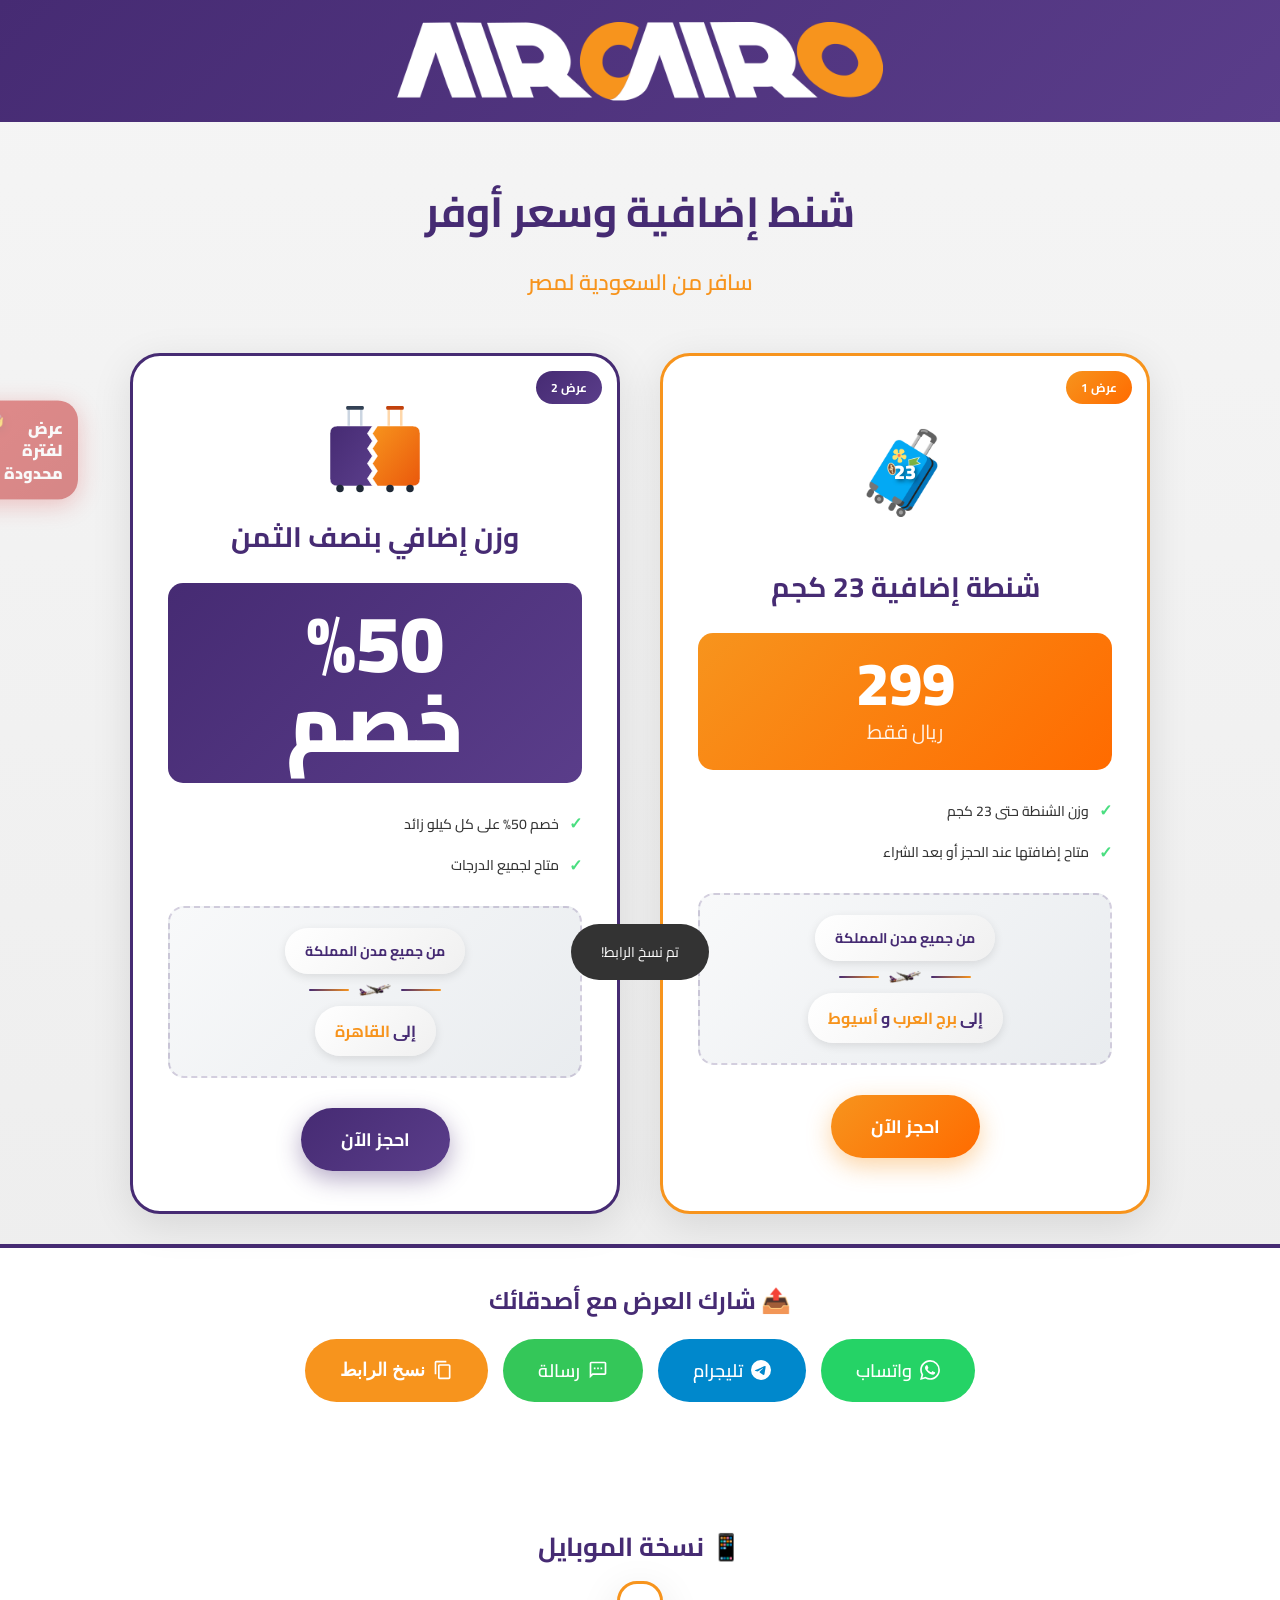
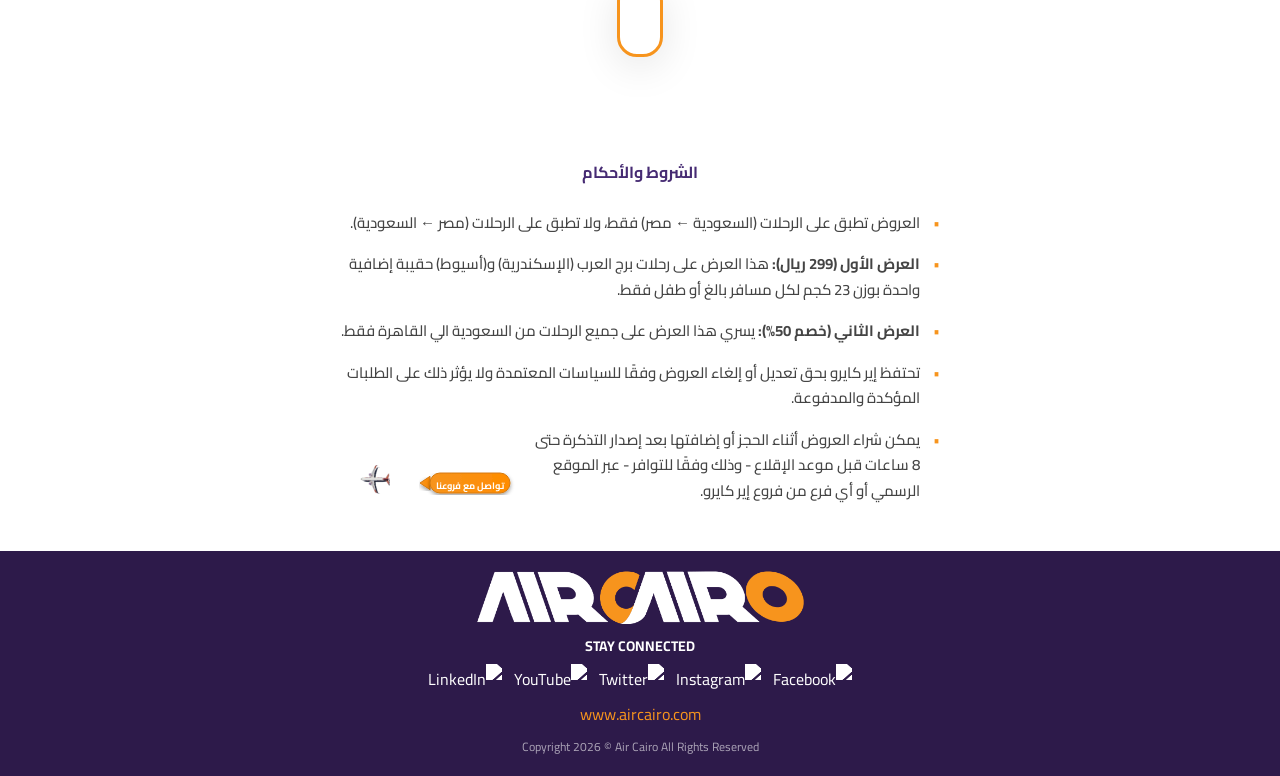
==== commit d6425cb1: "fix: Use waving hand emoji (👋) for better visual effect Co-Authored-By: Claude Opus 4.5 <noreply@ant" ====
--- a/extra-bag-offer/index.html
+++ b/extra-bag-offer/index.html
@@ -914,7 +914,7 @@
                 <div class="clock-label">دقيقة</div>
             </div>
             <div class="clock-timezone">REMAINING</div>
-            <div class="clock-baggage-btn">🧳<span class="clock-waving-hands"><span class="hand-left">🖐️</span><span class="hand-right">🖐️</span></span></div>
+            <div class="clock-baggage-btn">🧳<span class="clock-waving-hands"><span class="hand-left">👋</span><span class="hand-right">👋</span></span></div>
         </div>
     </div>
 
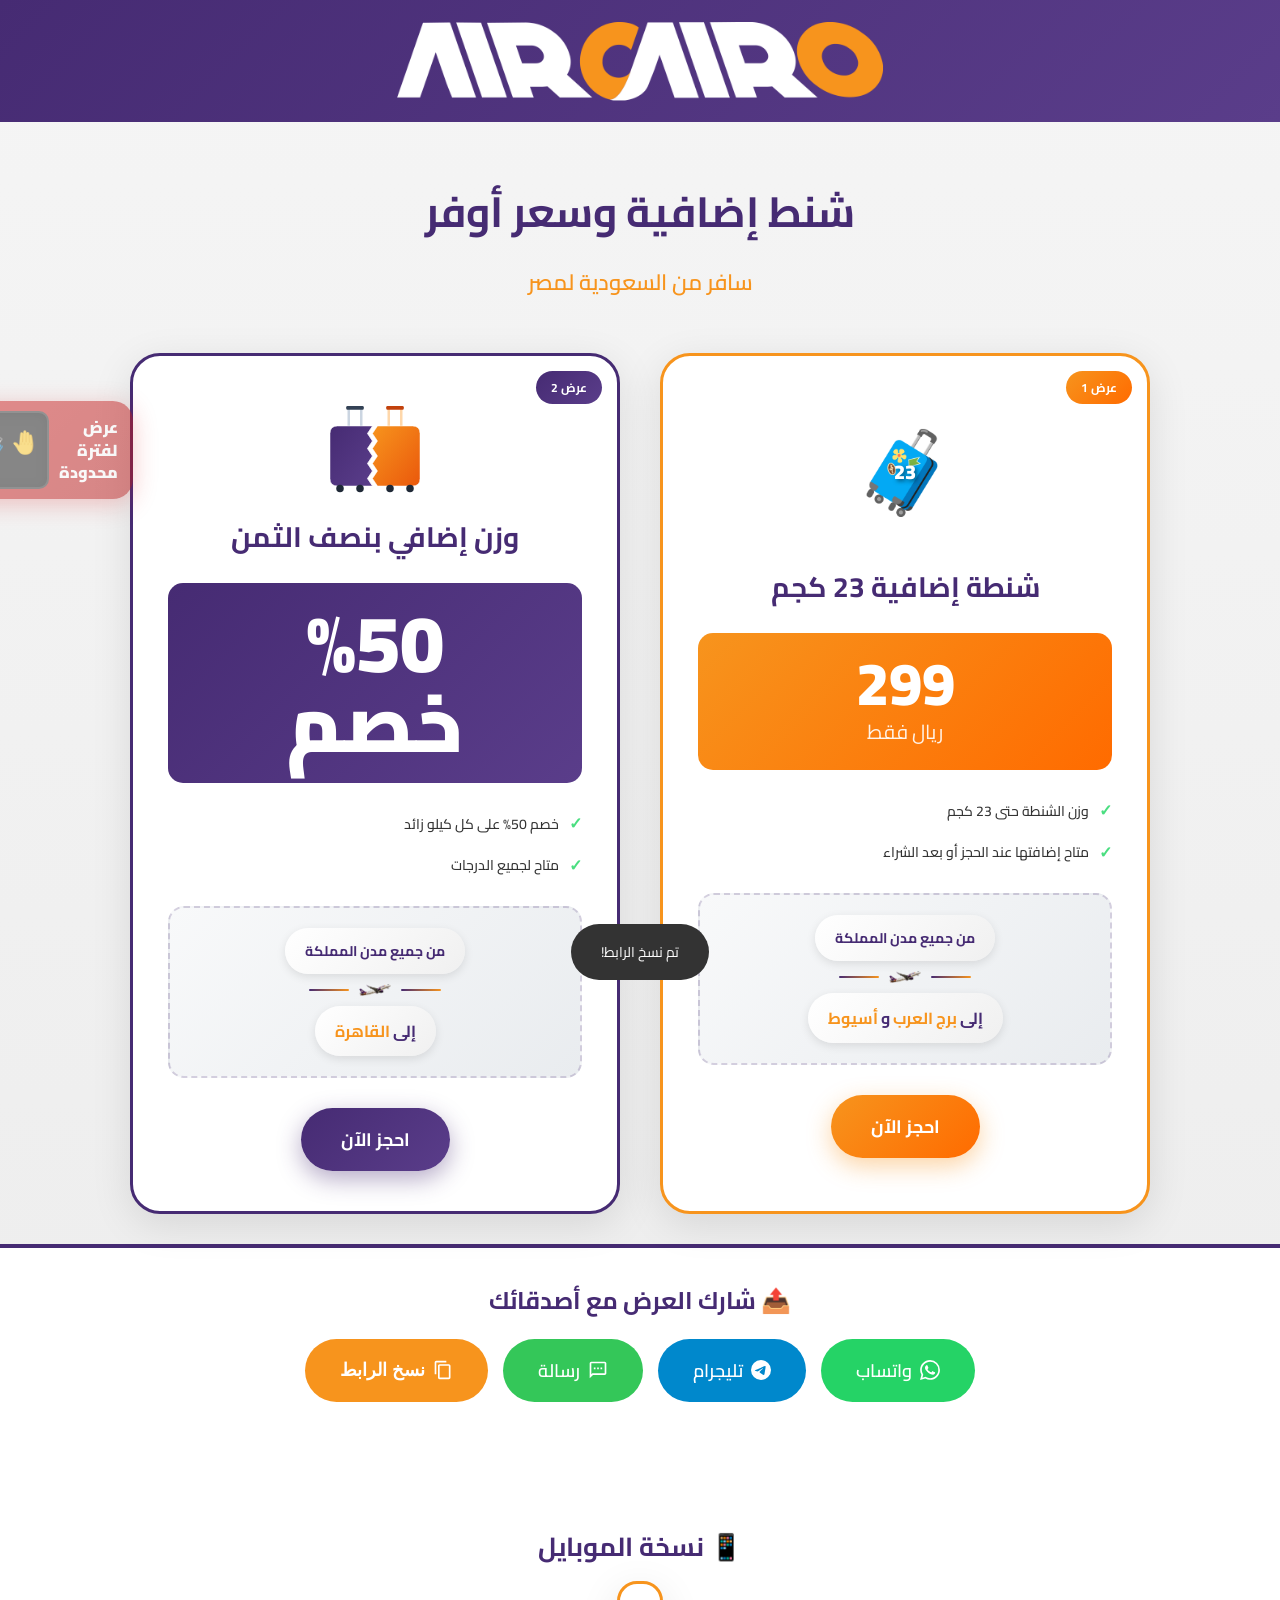
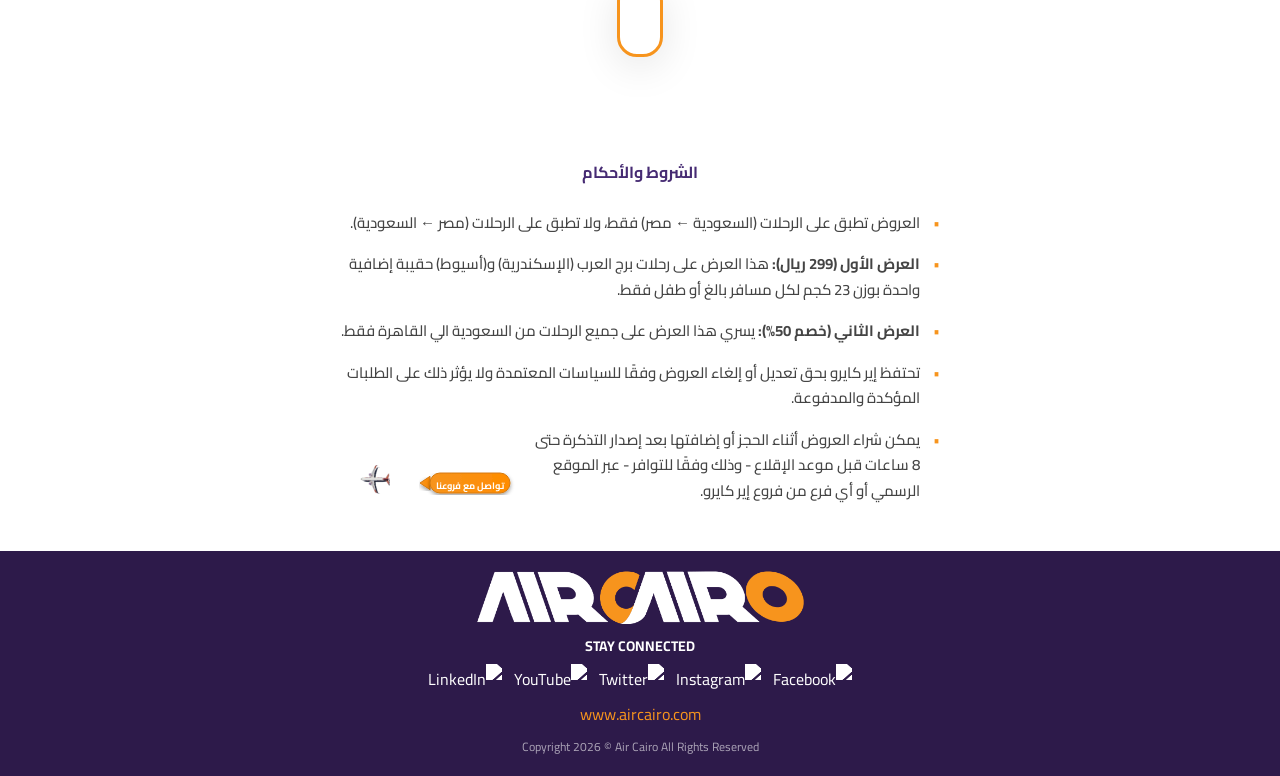
==== commit d3174045: "fix: Use correct hand emojis - 🖐️ left, 🤚 right, 🧳 center (lower) Co-Authored-By: Claude Opus 4.5 <n" ====
--- a/extra-bag-offer/index.html
+++ b/extra-bag-offer/index.html
@@ -356,24 +356,23 @@
             font-size: 14px;
             animation: tapAnimation 1.5s ease-in-out infinite;
         }
-        /* Waving hands for clock suitcase */
-        .clock-waving-hands {
-            position: absolute;
-            top: -12px;
-            right: -22px;
-            font-size: 12px;
-            filter: drop-shadow(0 2px 4px rgba(0,0,0,0.3));
+        /* Baggage with waving hands - horizontal layout */
+        .clock-baggage-btn {
             display: flex;
-            flex-direction: row-reverse;
-            gap: 2px;
+            align-items: flex-start;
+            justify-content: center;
+            gap: 3px;
+            margin-left: 6px;
+            font-size: 22px;
+        }
+        .clock-baggage-btn .suitcase {
+            margin-top: 6px;
+            animation: suitcaseBounce 2s ease-in-out infinite;
         }
         .hand-left {
-            display: inline-block;
             animation: waveLeft 1s ease-in-out infinite;
         }
         .hand-right {
-            display: inline-block;
-            transform: scaleX(-1);
             animation: waveRight 1s ease-in-out infinite;
         }
         @keyframes waveLeft {
@@ -381,8 +380,8 @@
             50% { transform: rotate(-20deg); }
         }
         @keyframes waveRight {
-            0%, 100% { transform: scaleX(-1) rotate(0deg); }
-            50% { transform: scaleX(-1) rotate(20deg); }
+            0%, 100% { transform: rotate(0deg); }
+            50% { transform: rotate(20deg); }
         }
 
         /* Contact Airplane Animation */
@@ -914,7 +913,7 @@
                 <div class="clock-label">دقيقة</div>
             </div>
             <div class="clock-timezone">REMAINING</div>
-            <div class="clock-baggage-btn">🧳<span class="clock-waving-hands"><span class="hand-left">👋</span><span class="hand-right">👋</span></span></div>
+            <div class="clock-baggage-btn"><span class="hand-left">🖐️</span><span class="suitcase">🧳</span><span class="hand-right">🤚</span></div>
         </div>
     </div>
 
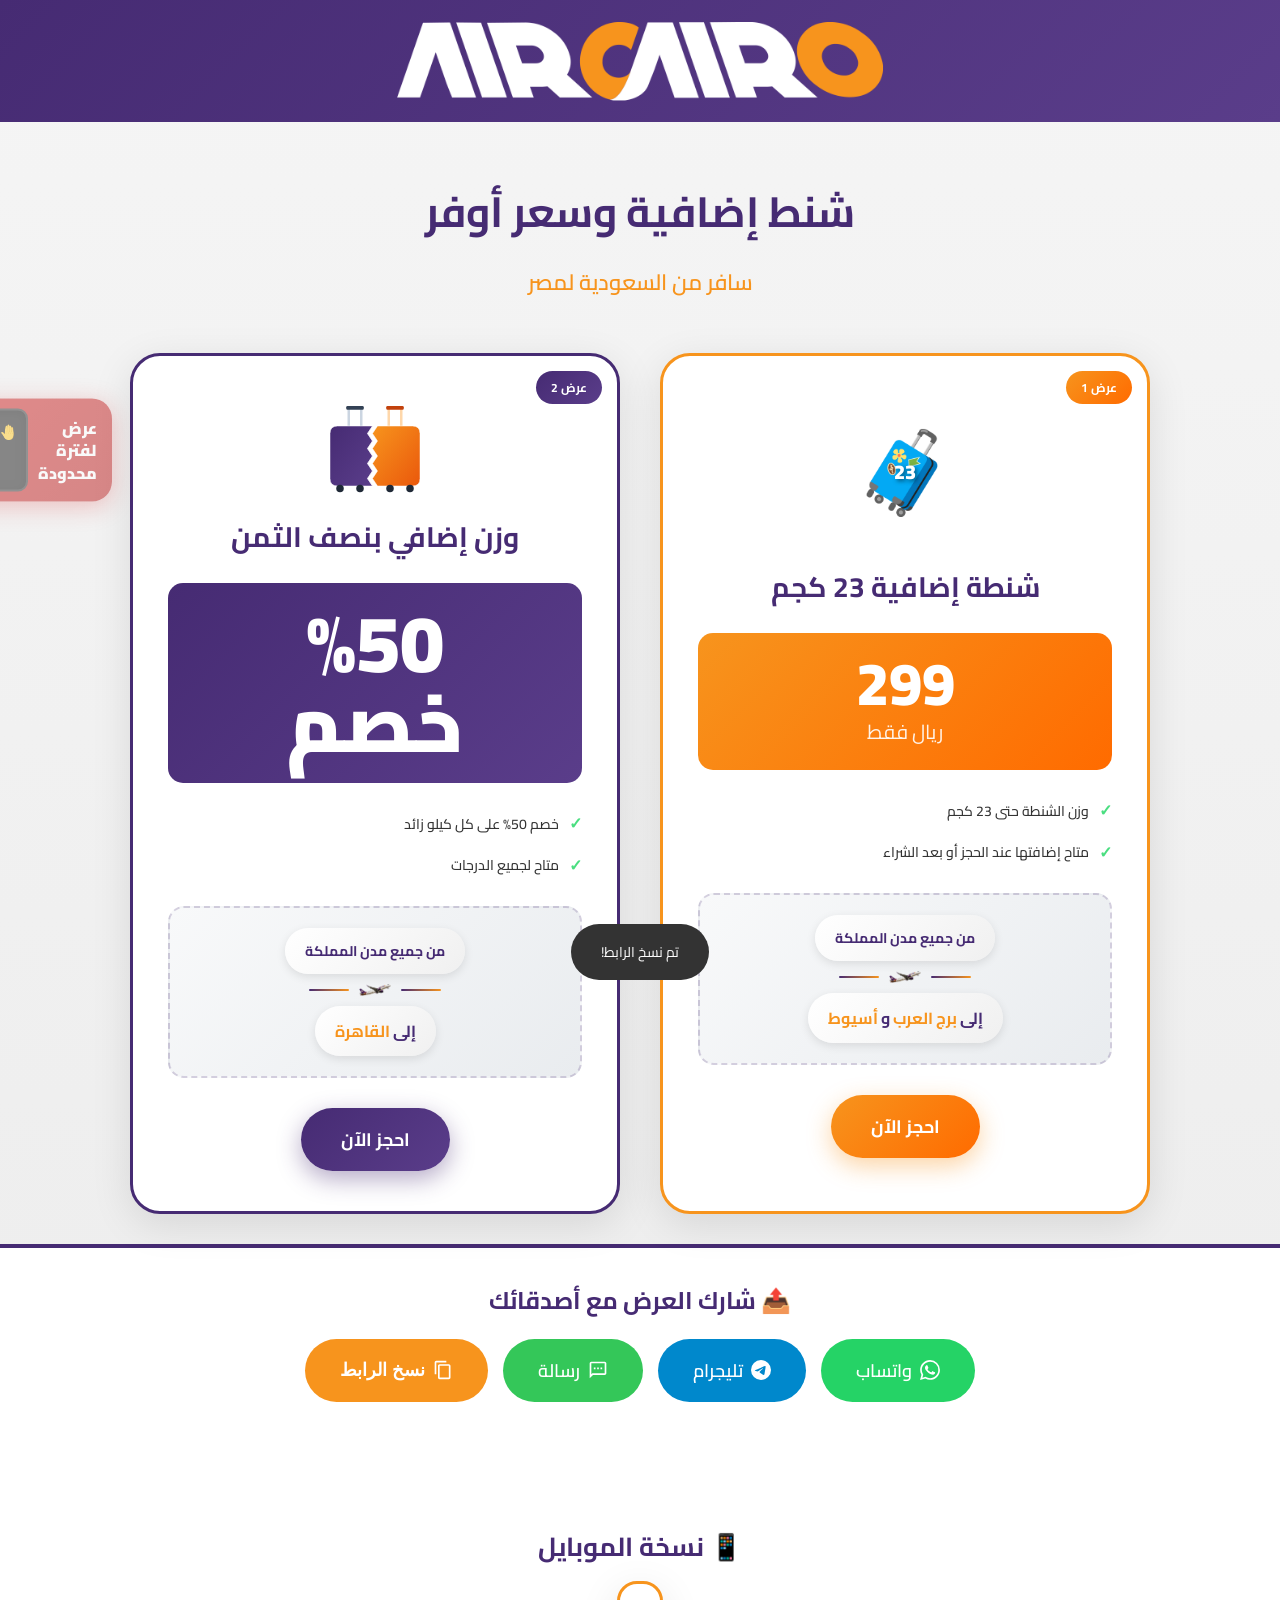
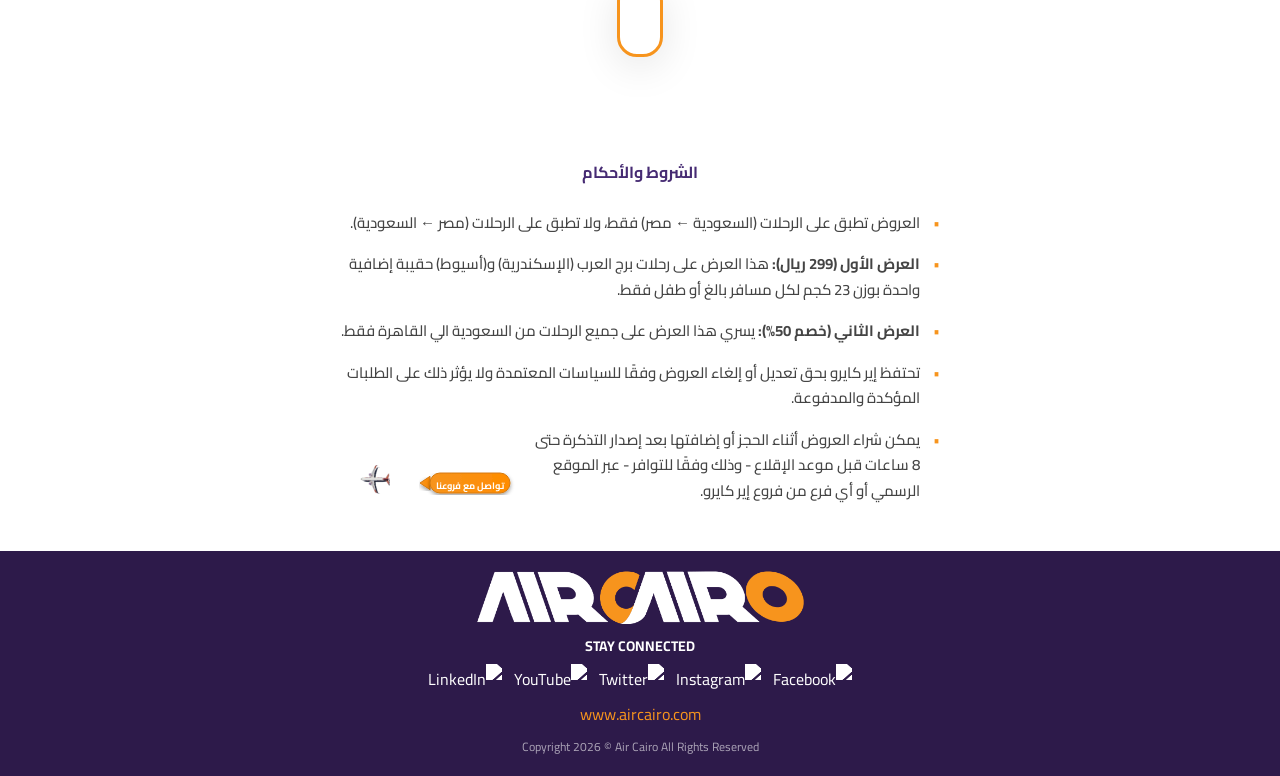
==== commit 91f12960: "fix: Make hands smaller (14px) and suitcase bigger (24px) + lower Co-Authored-By: Claude Opus 4.5 <n" ====
--- a/extra-bag-offer/index.html
+++ b/extra-bag-offer/index.html
@@ -361,13 +361,16 @@
             display: flex;
             align-items: flex-start;
             justify-content: center;
-            gap: 3px;
+            gap: 1px;
             margin-left: 6px;
-            font-size: 22px;
         }
         .clock-baggage-btn .suitcase {
-            margin-top: 6px;
+            font-size: 24px;
+            margin-top: 8px;
             animation: suitcaseBounce 2s ease-in-out infinite;
+        }
+        .hand-left, .hand-right {
+            font-size: 14px;
         }
         .hand-left {
             animation: waveLeft 1s ease-in-out infinite;
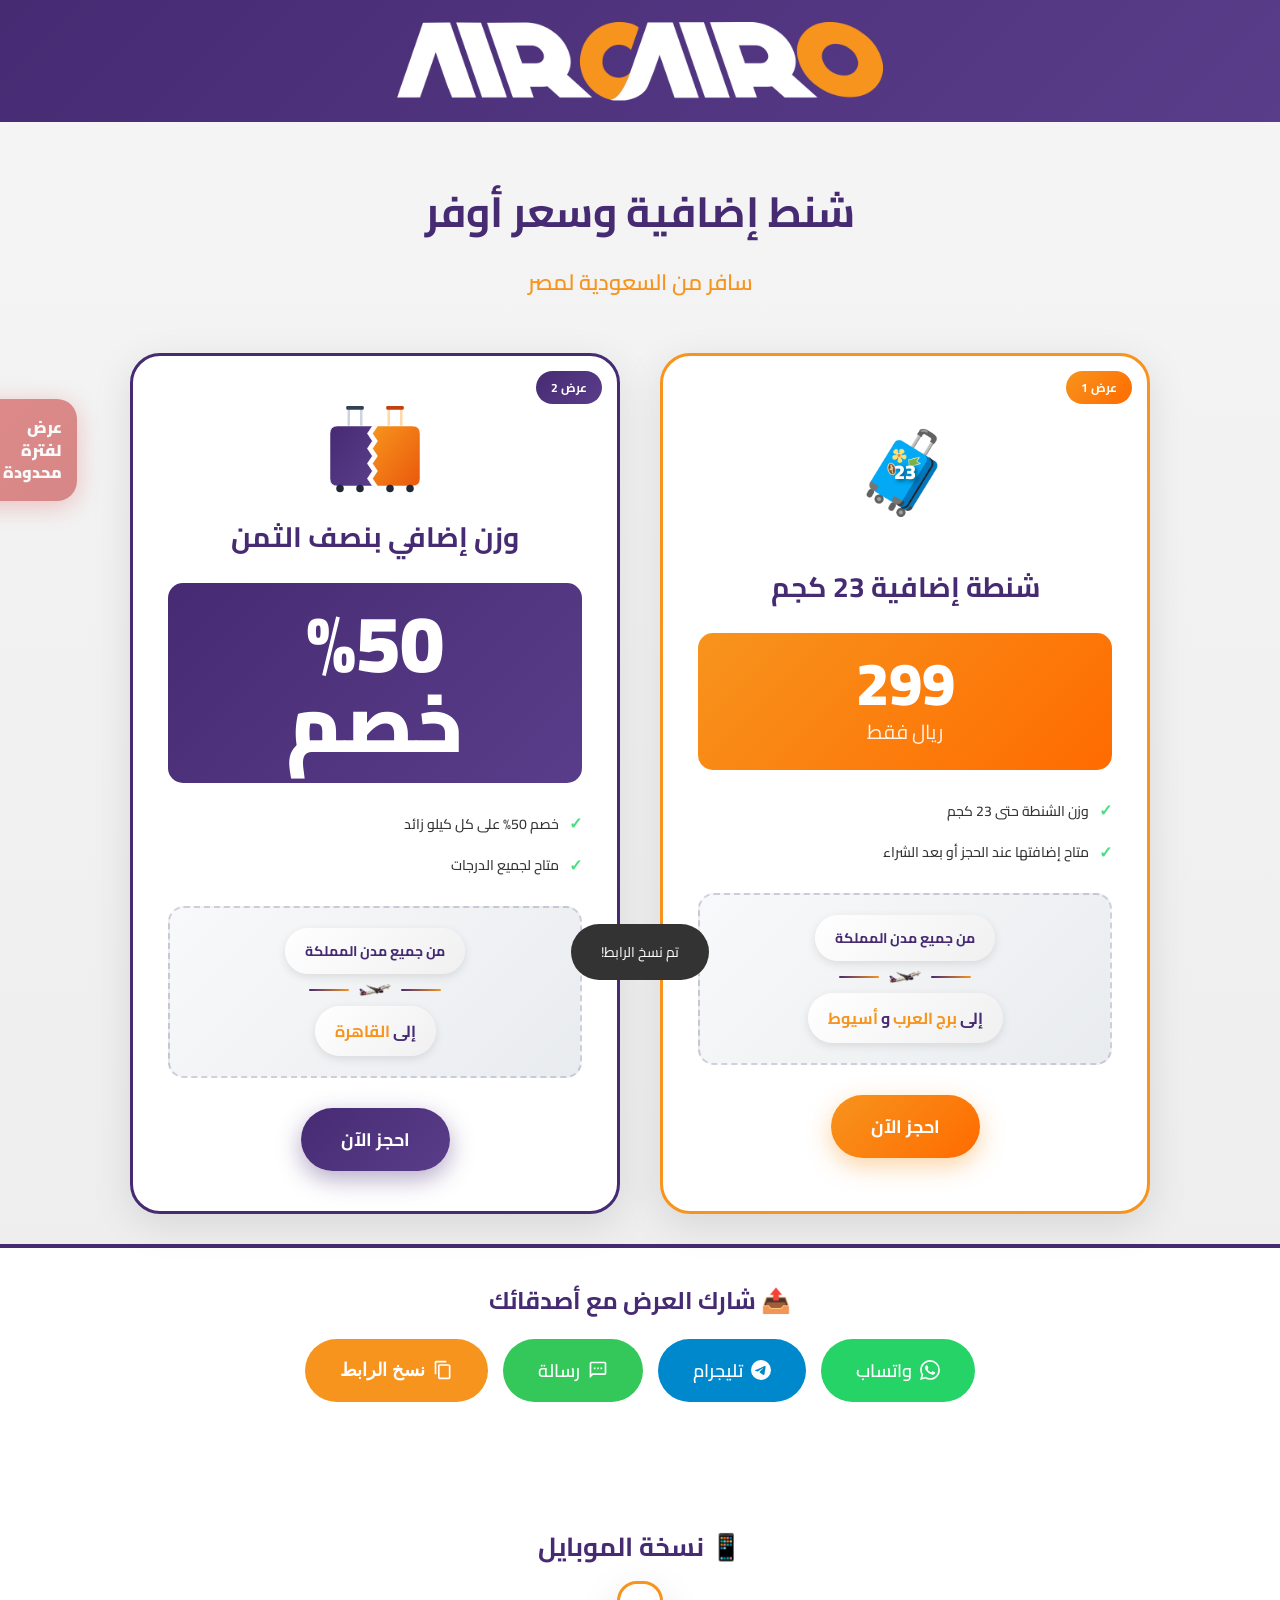
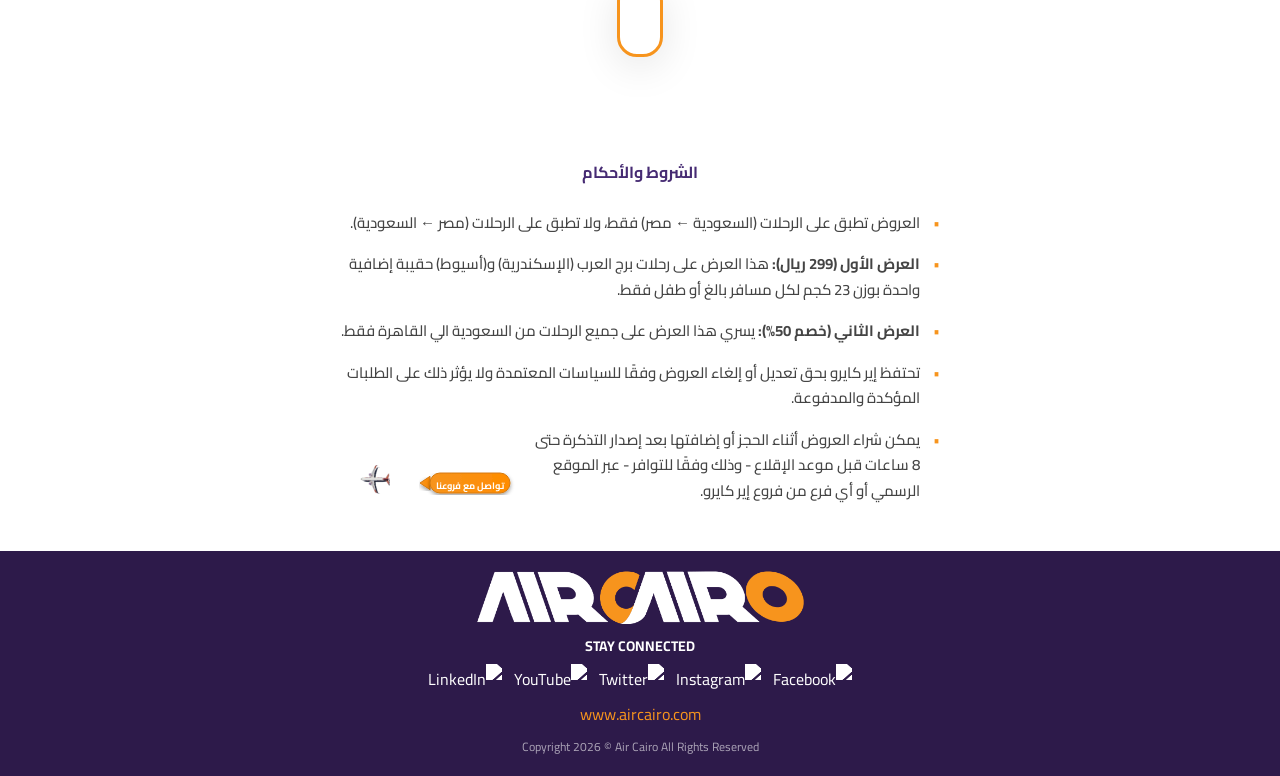
==== commit fa347930: "fix: Add legs to suitcase 🦶🦶 and hide badge more (-240px) Co-Authored-By: Claude Opus 4.5 <noreply@a" ====
--- a/extra-bag-offer/index.html
+++ b/extra-bag-offer/index.html
@@ -38,7 +38,7 @@
         /* Limited Time Badge - Horizontal Layout */
         .limited-badge {
             position: fixed;
-            left: -210px;
+            left: -240px;
             top: 50%;
             transform: translateY(-50%);
             z-index: 1000;
@@ -364,10 +364,20 @@
             gap: 1px;
             margin-left: 6px;
         }
+        .clock-baggage-btn .suitcase-wrap {
+            display: flex;
+            flex-direction: column;
+            align-items: center;
+            margin-top: 4px;
+        }
         .clock-baggage-btn .suitcase {
-            font-size: 24px;
-            margin-top: 8px;
+            font-size: 20px;
             animation: suitcaseBounce 2s ease-in-out infinite;
+        }
+        .clock-baggage-btn .legs {
+            font-size: 8px;
+            margin-top: -4px;
+            letter-spacing: 2px;
         }
         .hand-left, .hand-right {
             font-size: 14px;
@@ -916,7 +926,7 @@
                 <div class="clock-label">دقيقة</div>
             </div>
             <div class="clock-timezone">REMAINING</div>
-            <div class="clock-baggage-btn"><span class="hand-left">🖐️</span><span class="suitcase">🧳</span><span class="hand-right">🤚</span></div>
+            <div class="clock-baggage-btn"><span class="hand-left">🖐️</span><span class="suitcase-wrap"><span class="suitcase">🧳</span><span class="legs">🦶🦶</span></span><span class="hand-right">🤚</span></div>
         </div>
     </div>
 
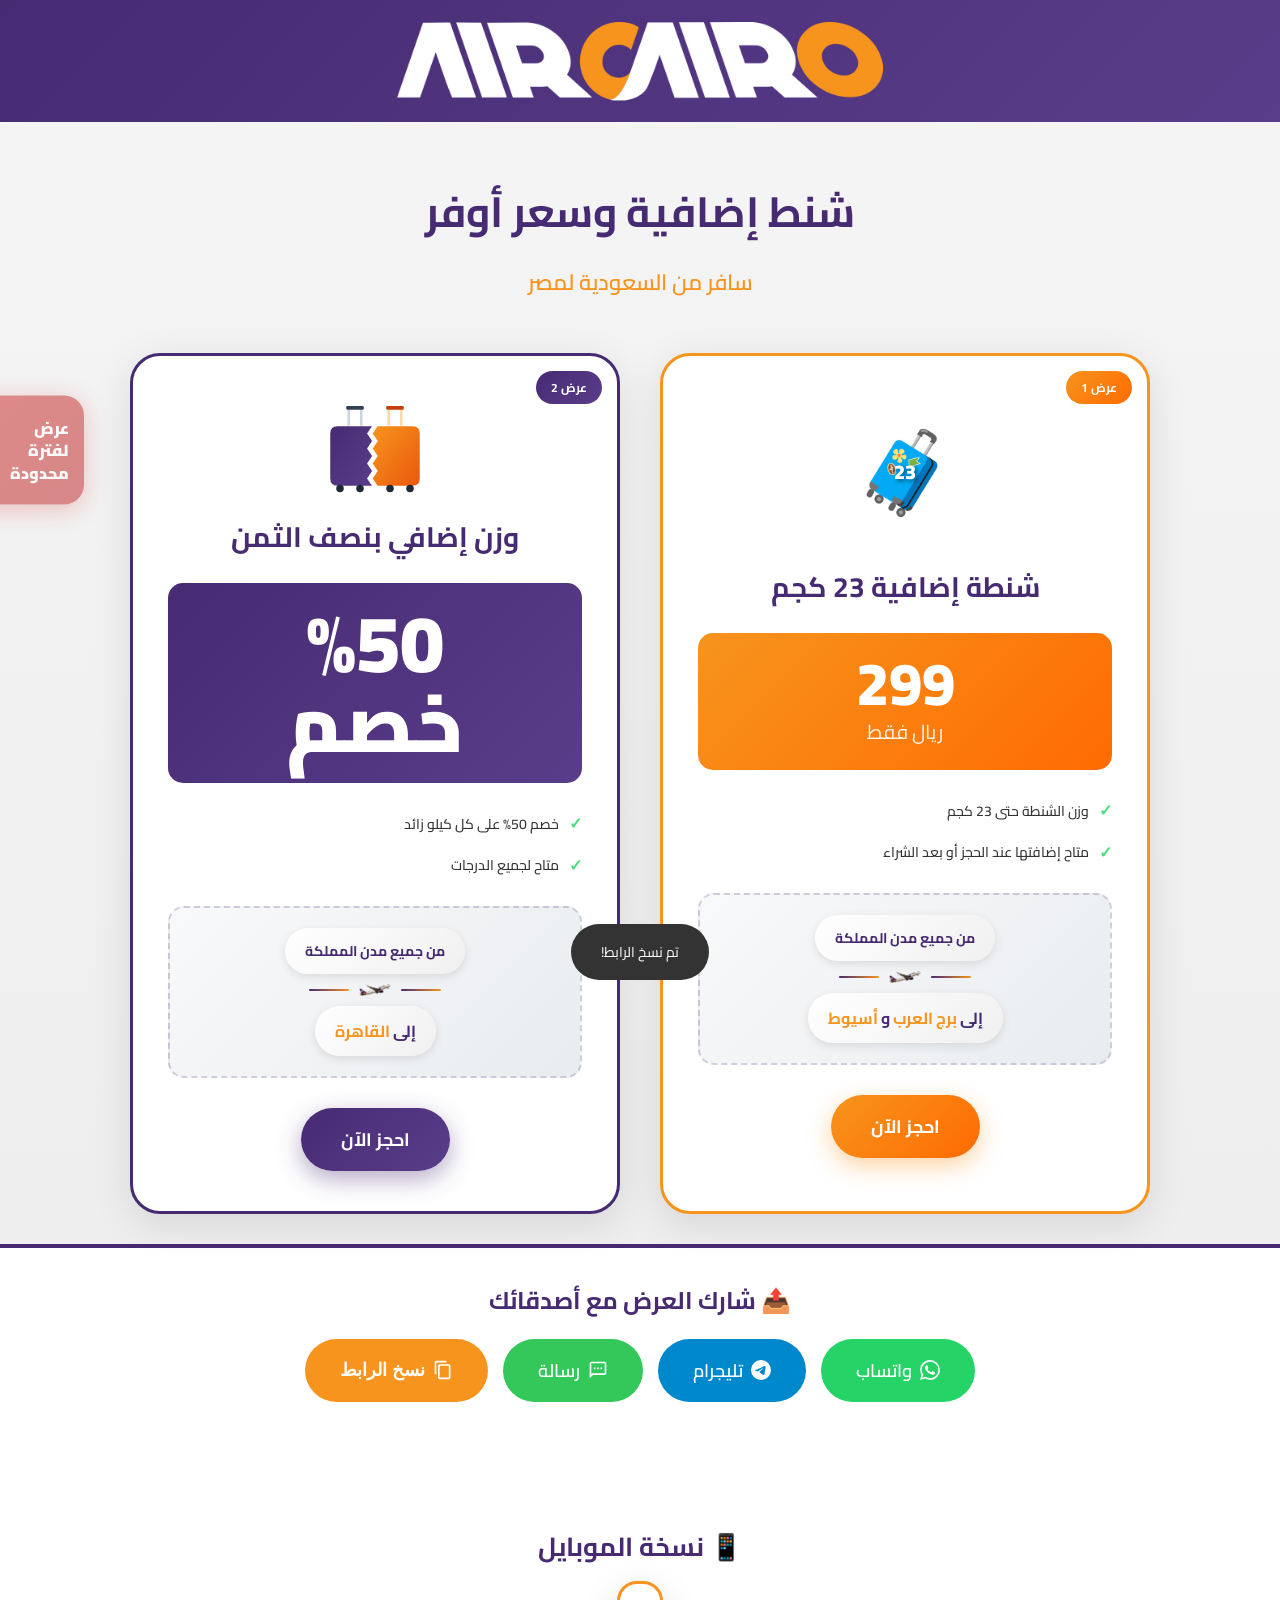
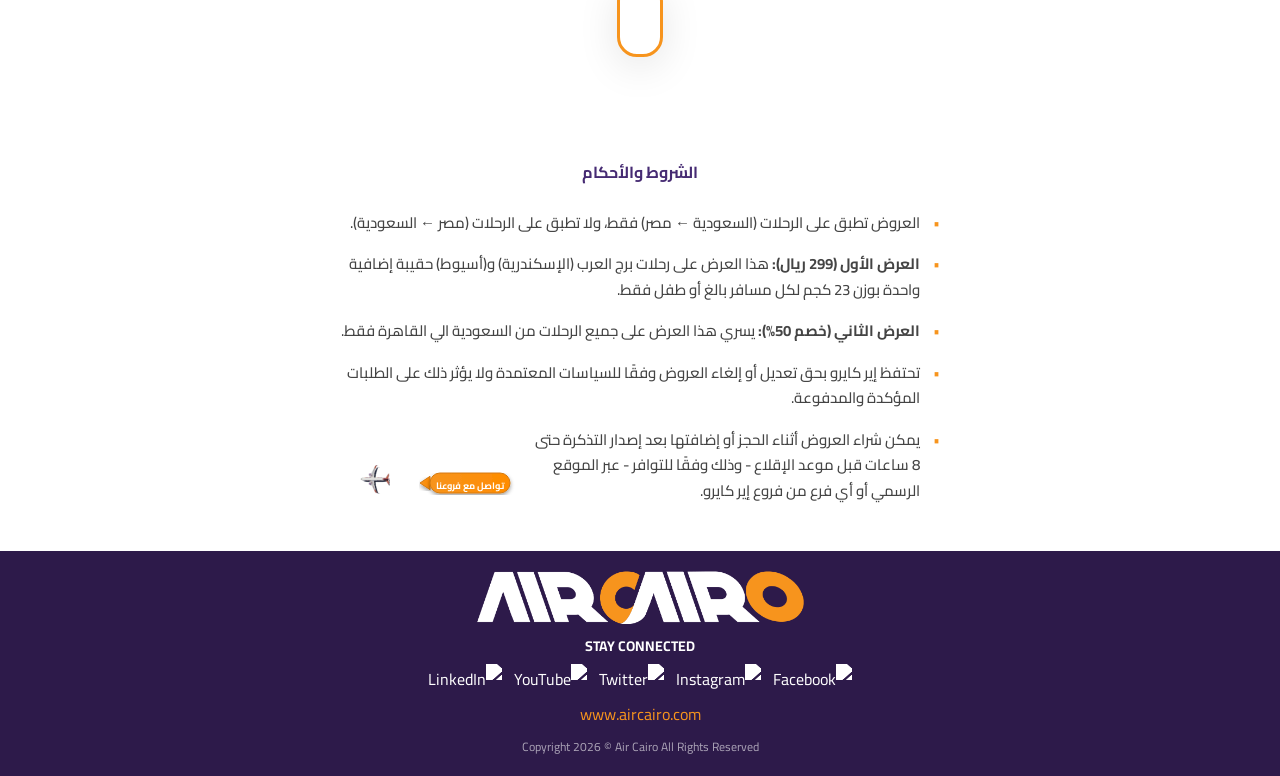
==== commit c8fce1c6: "style: Feet face outward and bigger - Flip right foot instead of left (feet now face outward) - Incr" ====
--- a/extra-bag-offer/index.html
+++ b/extra-bag-offer/index.html
@@ -375,9 +375,13 @@
             animation: suitcaseBounce 2s ease-in-out infinite;
         }
         .clock-baggage-btn .legs {
-            font-size: 8px;
-            margin-top: -4px;
-            letter-spacing: 2px;
+            font-size: 11px;
+            margin-top: -2px;
+            display: flex;
+            gap: 4px;
+        }
+        .foot-right {
+            transform: scaleX(-1);
         }
         .hand-left, .hand-right {
             font-size: 14px;
@@ -926,7 +930,7 @@
                 <div class="clock-label">دقيقة</div>
             </div>
             <div class="clock-timezone">REMAINING</div>
-            <div class="clock-baggage-btn"><span class="hand-left">🖐️</span><span class="suitcase-wrap"><span class="suitcase">🧳</span><span class="legs">🦶🦶</span></span><span class="hand-right">🤚</span></div>
+            <div class="clock-baggage-btn"><span class="hand-left">🖐️</span><span class="suitcase-wrap"><span class="suitcase">🧳</span><span class="legs"><span class="foot-left">🦶</span><span class="foot-right">🦶</span></span></span><span class="hand-right">🤚</span></div>
         </div>
     </div>
 
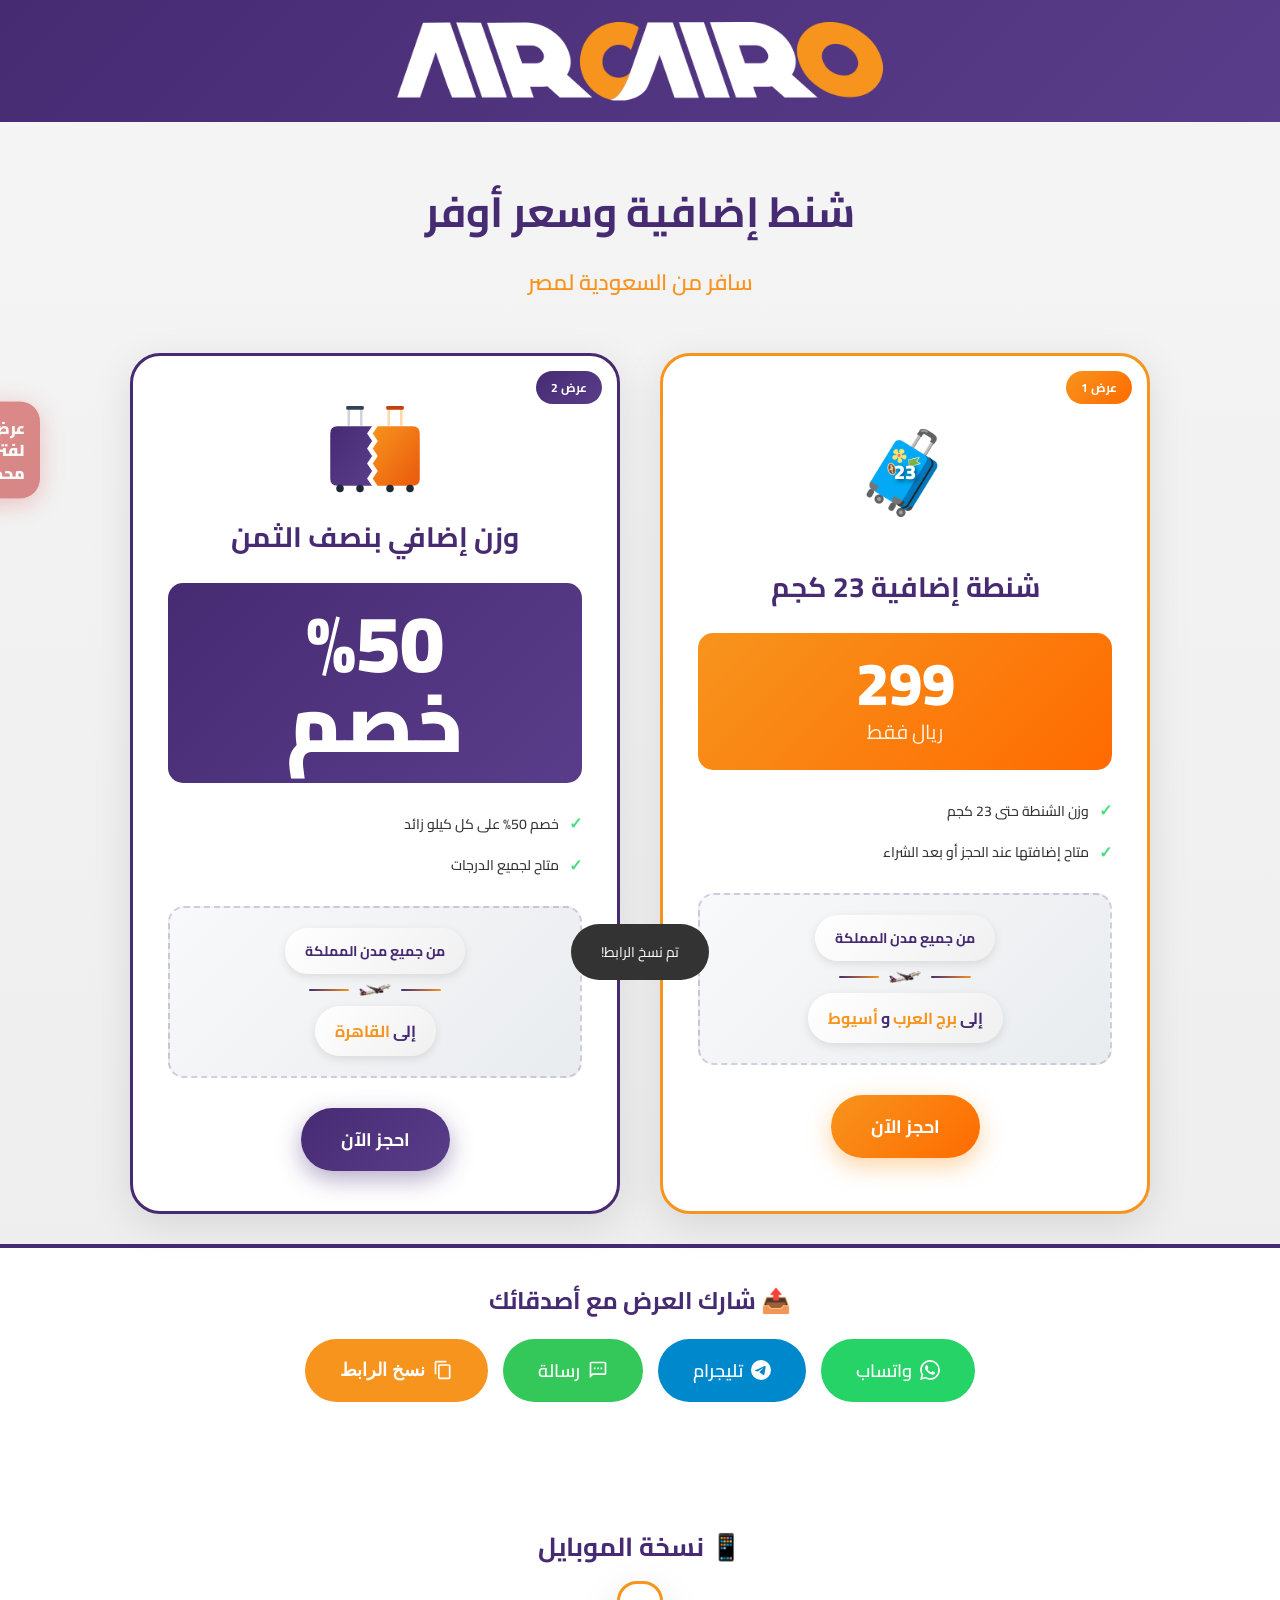
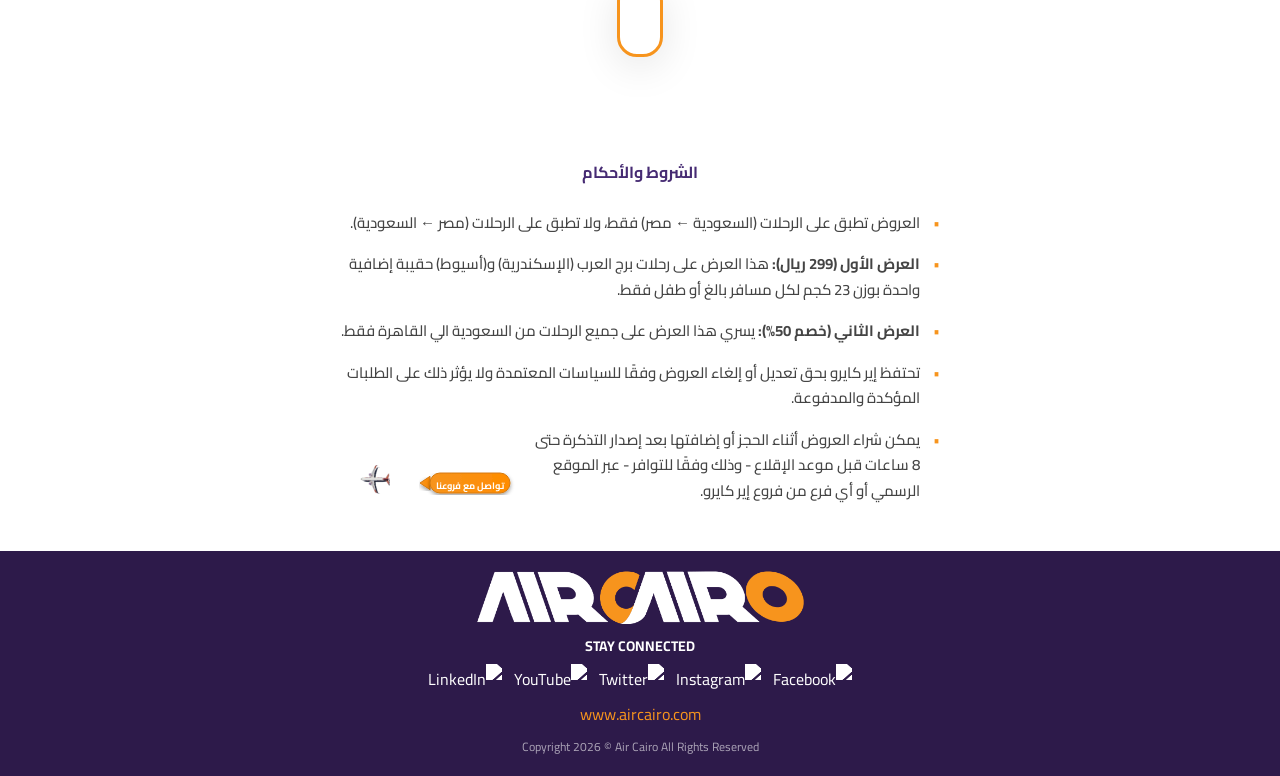
==== commit f0f0e09b: "fix: Remove feet, simplify hands, push badge deeper - Remove feet completely (legs section removed) " ====
--- a/extra-bag-offer/index.html
+++ b/extra-bag-offer/index.html
@@ -38,7 +38,7 @@
         /* Limited Time Badge - Horizontal Layout */
         .limited-badge {
             position: fixed;
-            left: -240px;
+            left: -270px;
             top: 50%;
             transform: translateY(-50%);
             z-index: 1000;
@@ -364,39 +364,20 @@
             gap: 1px;
             margin-left: 6px;
         }
-        .clock-baggage-btn .suitcase-wrap {
-            display: flex;
-            flex-direction: column;
-            align-items: center;
-            margin-top: 4px;
-        }
         .clock-baggage-btn .suitcase {
-            font-size: 20px;
-            animation: suitcaseBounce 2s ease-in-out infinite;
-        }
-        .clock-baggage-btn .legs {
-            font-size: 11px;
-            margin-top: -2px;
-            display: flex;
-            gap: 4px;
-        }
-        .foot-right {
+            font-size: 18px;
+        }
+        .hand-left, .hand-right {
+            font-size: 12px;
+        }
+        .hand-left {
+            animation: wave 1s ease-in-out infinite;
+        }
+        .hand-right {
+            animation: wave 1s ease-in-out infinite 0.5s;
             transform: scaleX(-1);
         }
-        .hand-left, .hand-right {
-            font-size: 14px;
-        }
-        .hand-left {
-            animation: waveLeft 1s ease-in-out infinite;
-        }
-        .hand-right {
-            animation: waveRight 1s ease-in-out infinite;
-        }
-        @keyframes waveLeft {
-            0%, 100% { transform: rotate(0deg); }
-            50% { transform: rotate(-20deg); }
-        }
-        @keyframes waveRight {
+        @keyframes wave {
             0%, 100% { transform: rotate(0deg); }
             50% { transform: rotate(20deg); }
         }
@@ -930,7 +911,7 @@
                 <div class="clock-label">دقيقة</div>
             </div>
             <div class="clock-timezone">REMAINING</div>
-            <div class="clock-baggage-btn"><span class="hand-left">🖐️</span><span class="suitcase-wrap"><span class="suitcase">🧳</span><span class="legs"><span class="foot-left">🦶</span><span class="foot-right">🦶</span></span></span><span class="hand-right">🤚</span></div>
+            <div class="clock-baggage-btn"><span class="hand-left">👋</span><span class="suitcase">🧳</span><span class="hand-right">👋</span></div>
         </div>
     </div>
 
